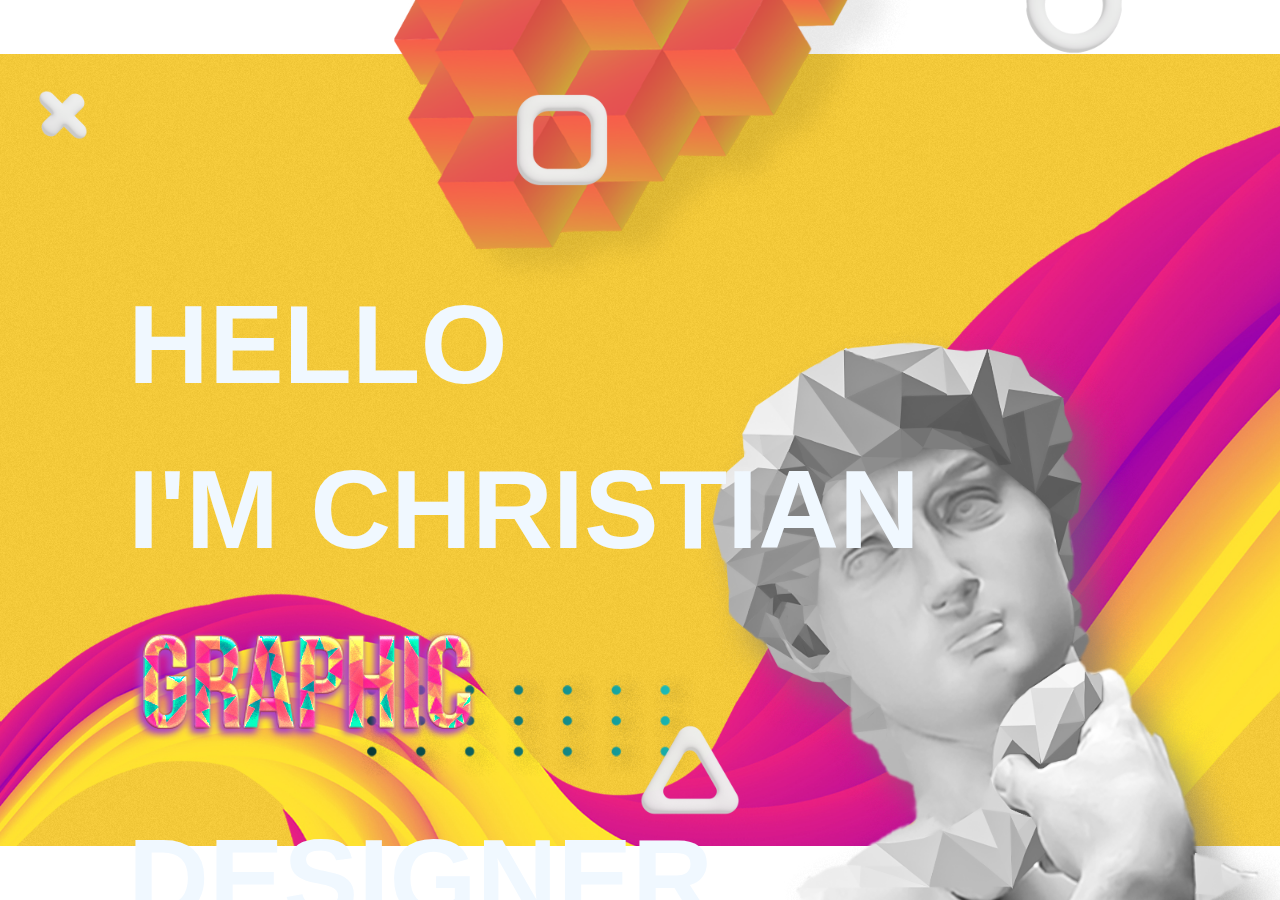
==== index.html @ c4736654 "initial startpage" ====
<!DOCTYPE html>
<html lang="en">

<head>
    <meta charset="UTF-8">
    <meta http-equiv="X-UA-Compatible" content="IE=edge">
    <meta name="viewport" content="width=device-width, initial-scale=1.0">
    <title>CKN Portfolio</title>
    <link rel="stylesheet" href="CSS/index.css">
    <link rel="stylesheet" href="CSS/global_styles.css">
    <link href="https://cdn.jsdelivr.net/npm/bootstrap@5.3.0-alpha1/dist/css/bootstrap.min.css" rel="stylesheet"
        integrity="sha384-GLhlTQ8iRABdZLl6O3oVMWSktQOp6b7In1Zl3/Jr59b6EGGoI1aFkw7cmDA6j6gD" crossorigin="anonymous">
</head>

<body>
    <div id="Startpage_section">

        <div class="bg_container"></div>
        <img src="Assets/Startpage_Elements/A1-GraphicElement_Dots.png" alt="" class="graph_element_dots">


        <img src="Assets/Startpage_Elements/A1-GraphicElement_Cubeformation.png" alt=""
            class="graph_element_Cubeformation">
        <img src="Assets/Startpage_Elements/A1-GraphicElement_3D-X.png" alt="" class="avoid_mouse graph_element_X">
        <img src="Assets/Startpage_Elements/A1-GraphicElement_3D-Square.png" alt=""
            class="avoid_mouse graph_element_Square">
        <img src="Assets/Startpage_Elements/A1-GraphicElement_3D-Triangle.png" alt=""
            class="avoid_mouse graph_element_Tiangle">
        <img src="Assets/Startpage_Elements/A1-GraphicElement_3D-Circle.png" alt=""
            class="avoid_mouse graph_element_Circle">

        <img src="Assets/Startpage_Elements/A1-GraphicElement_Michael_A.png" alt=""
            class="avoid_mouse graph_element_Michael_A">

        <div class="hello_text perspective">
            <h1>HELLO </h1>
            <h1> I'M CHRISTIAN</h1>


            <div class="row">
                <div class="col">
                    <img src="Assets/Startpage_Elements/A1-GraphicElement_Text-Graphic.png" alt=""
                        class=" graph_element_Graphic">
                </div>
                <h1 class="col">DESIGNER</h1>


            </div>
            <h4>'Design is the intermediary between information and understanding'
            </h4>
        </div>
    </div>



    </div>


    <script src="Javascript/index.js"></script>
</body>

</html>
---- CSS/index.css ----
body {
    display: flex;
    width: 100vw;
    height: 100vh;
    margin:0;
    padding:0;
    overflow: hidden;
  }
  

  h1{
   color: aliceblue !important;
   font-size: 7rem !important; 
   line-height: 90px !important;
   font-family: 'Gill Sans', 'Gill Sans MT', Calibri, 'Trebuchet MS', sans-serif !important;
  }
  h4{
    color: aliceblue !important;
    line-height: 30px !important;
    font-size: 1rem !important;
    margin-left: 4rem !important;
  }





  .bg_container {
    width: 100vw;
    height: 100vh;
    background-image: url("../Assets/Startpage_Elements/Startpage_Background.jpg");
    background-repeat: no-repeat;
    background-position: 00px, 0px;
    background-size: 110vw;
    margin: 0px;
    position: fixed;
    
  }

.graph_element_X{
    max-width: 50px; /* set the maximum width to 300 pixels */
    height: auto; /* maintain aspect ratio */
    position:fixed;
    left: 3%;
    top: 10%;
    pointer-events: auto;    

}
.graph_element_Square{
    max-width: 100px; /* set the maximum width to 300 pixels */
    height: auto; /* maintain aspect ratio */
    position:fixed;
    left: 40%;
    top: 10%;
    pointer-events: auto;

}
.graph_element_Tiangle{
    max-width: 100px; /* set the maximum width to 300 pixels */
    height: auto; /* maintain aspect ratio */
    position:fixed;
    left: 50%;
    top: 80%;
    pointer-events: auto;

}

.graph_element_Circle{
    max-width: 100px; /* set the maximum width to 300 pixels */
    height: auto; /* maintain aspect ratio */
    position:fixed;
    left: 80%;
    top: -5%;
    pointer-events: auto;

}

.graph_element_Michael_A{
    max-width: 800px; /* set the maximum width to 300 pixels */
    height: auto; /* maintain aspect ratio */
    position:fixed;
    right: -10%;
    bottom: -25%;
    pointer-events: none;
}

.avoid_mouse {
    transition: transform 0.4s cubic-bezier(0.165, 0.84, 0.44, 1);
  }
  
  .avoid_mouse.move {
    transform: translate3d(var(--offset-x), var(--offset-y), 0);
  }

 
  
.graph_element_Cubeformation{
    max-width: 800px; /* set the maximum width to 300 pixels */
    height: auto; /* maintain aspect ratio */
    position:fixed;
    right: 20%;
    top: -35%;
    pointer-events: none;
}

.graph_element_dots{
    max-width: 800px; /* set the maximum width to 300 pixels */
    height: auto; /* maintain aspect ratio */
    position:fixed;
    left: 10%;
    bottom: -25%;
    pointer-events: none;
}

.graph_element_Graphic{
    max-width: 800px; /* set the maximum width to 300 pixels */
    height: auto; /* maintain aspect ratio */
    pointer-events: none;
}

.hello_text{
    position: fixed;
    left: 10%;
    top:25%
}
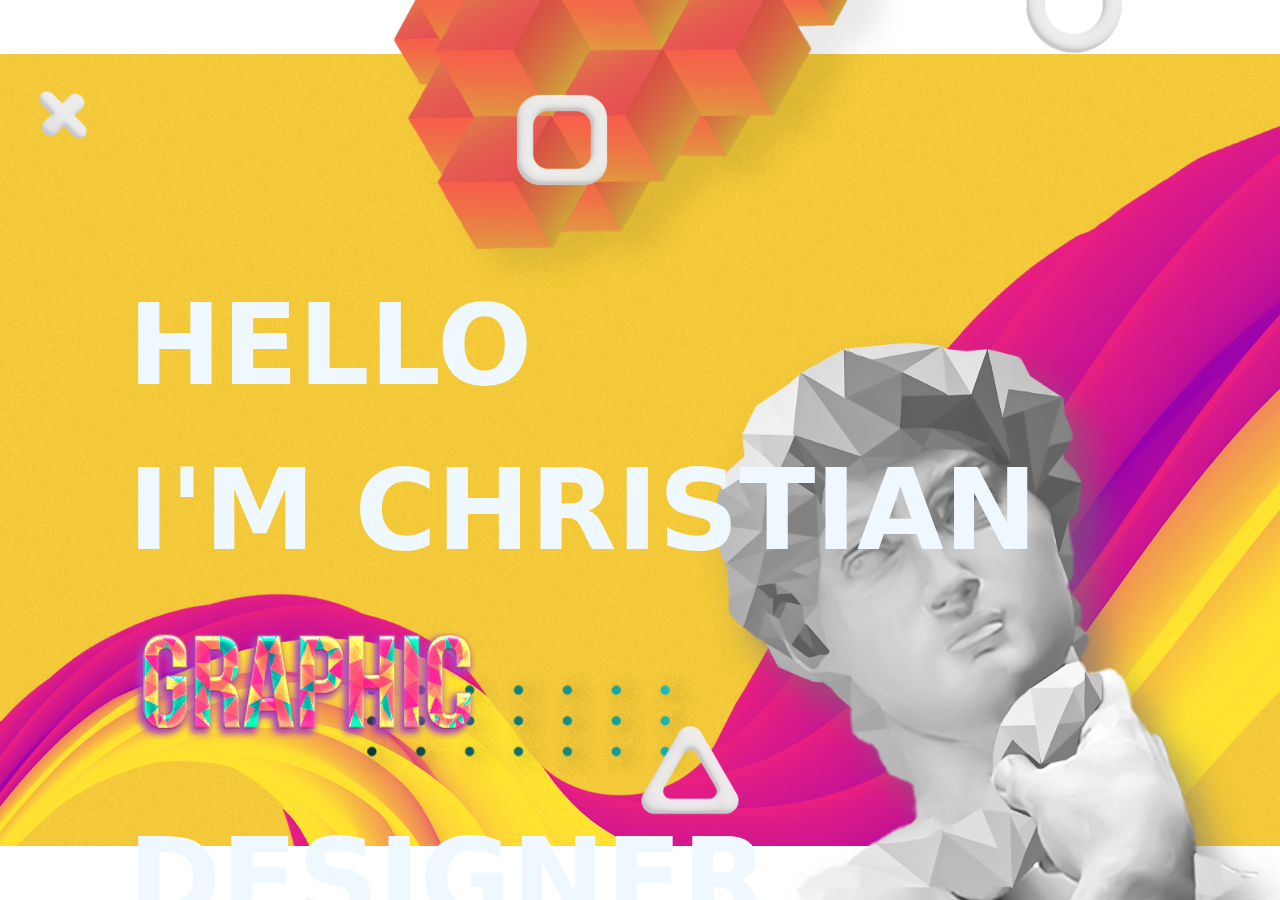
==== commit 70de8a46: "small adjustments" ====
--- a/index.html
+++ b/index.html
@@ -13,7 +13,7 @@
 </head>
 
 <body>
-    <div id="Startpage_section">
+    <section id="Startpage_section">
 
         <div class="bg_container"></div>
         <img src="Assets/Startpage_Elements/A1-GraphicElement_Dots.png" alt="" class="graph_element_dots">
@@ -49,11 +49,11 @@
             <h4>'Design is the intermediary between information and understanding'
             </h4>
         </div>
-    </div>
+        </div>
 
 
 
-    </div>
+    </section>
 
 
     <script src="Javascript/index.js"></script>
--- a/CSS/index.css
+++ b/CSS/index.css
@@ -4,7 +4,7 @@
     height: 100vh;
     margin:0;
     padding:0;
-    overflow: hidden;
+
   }
   
 
@@ -12,13 +12,15 @@
    color: aliceblue !important;
    font-size: 7rem !important; 
    line-height: 90px !important;
-   font-family: 'Gill Sans', 'Gill Sans MT', Calibri, 'Trebuchet MS', sans-serif !important;
+   font-family: system-ui, -apple-system, BlinkMacSystemFont, 'Segoe UI', Roboto, Oxygen, Ubuntu, Cantarell, 'Open Sans', 'Helvetica Neue', sans-serif !important;
   }
   h4{
     color: aliceblue !important;
     line-height: 30px !important;
     font-size: 1rem !important;
     margin-left: 4rem !important;
+    font-family: system-ui, -apple-system, BlinkMacSystemFont, 'Segoe UI', Roboto, Oxygen, Ubuntu, Cantarell, 'Open Sans', 'Helvetica Neue', sans-serif !important;
+ 
   }
 
 
@@ -100,7 +102,7 @@
     position:fixed;
     right: 20%;
     top: -35%;
-    pointer-events: none;
+    pointer-events: auto;
 }
 
 .graph_element_dots{
@@ -109,17 +111,18 @@
     position:fixed;
     left: 10%;
     bottom: -25%;
-    pointer-events: none;
+    pointer-events: auto;
 }
 
 .graph_element_Graphic{
     max-width: 800px; /* set the maximum width to 300 pixels */
     height: auto; /* maintain aspect ratio */
-    pointer-events: none;
+    pointer-events: auto;
 }
 
 .hello_text{
     position: fixed;
     left: 10%;
-    top:25%
+    top:25%;
+    pointer-events: auto;
 }
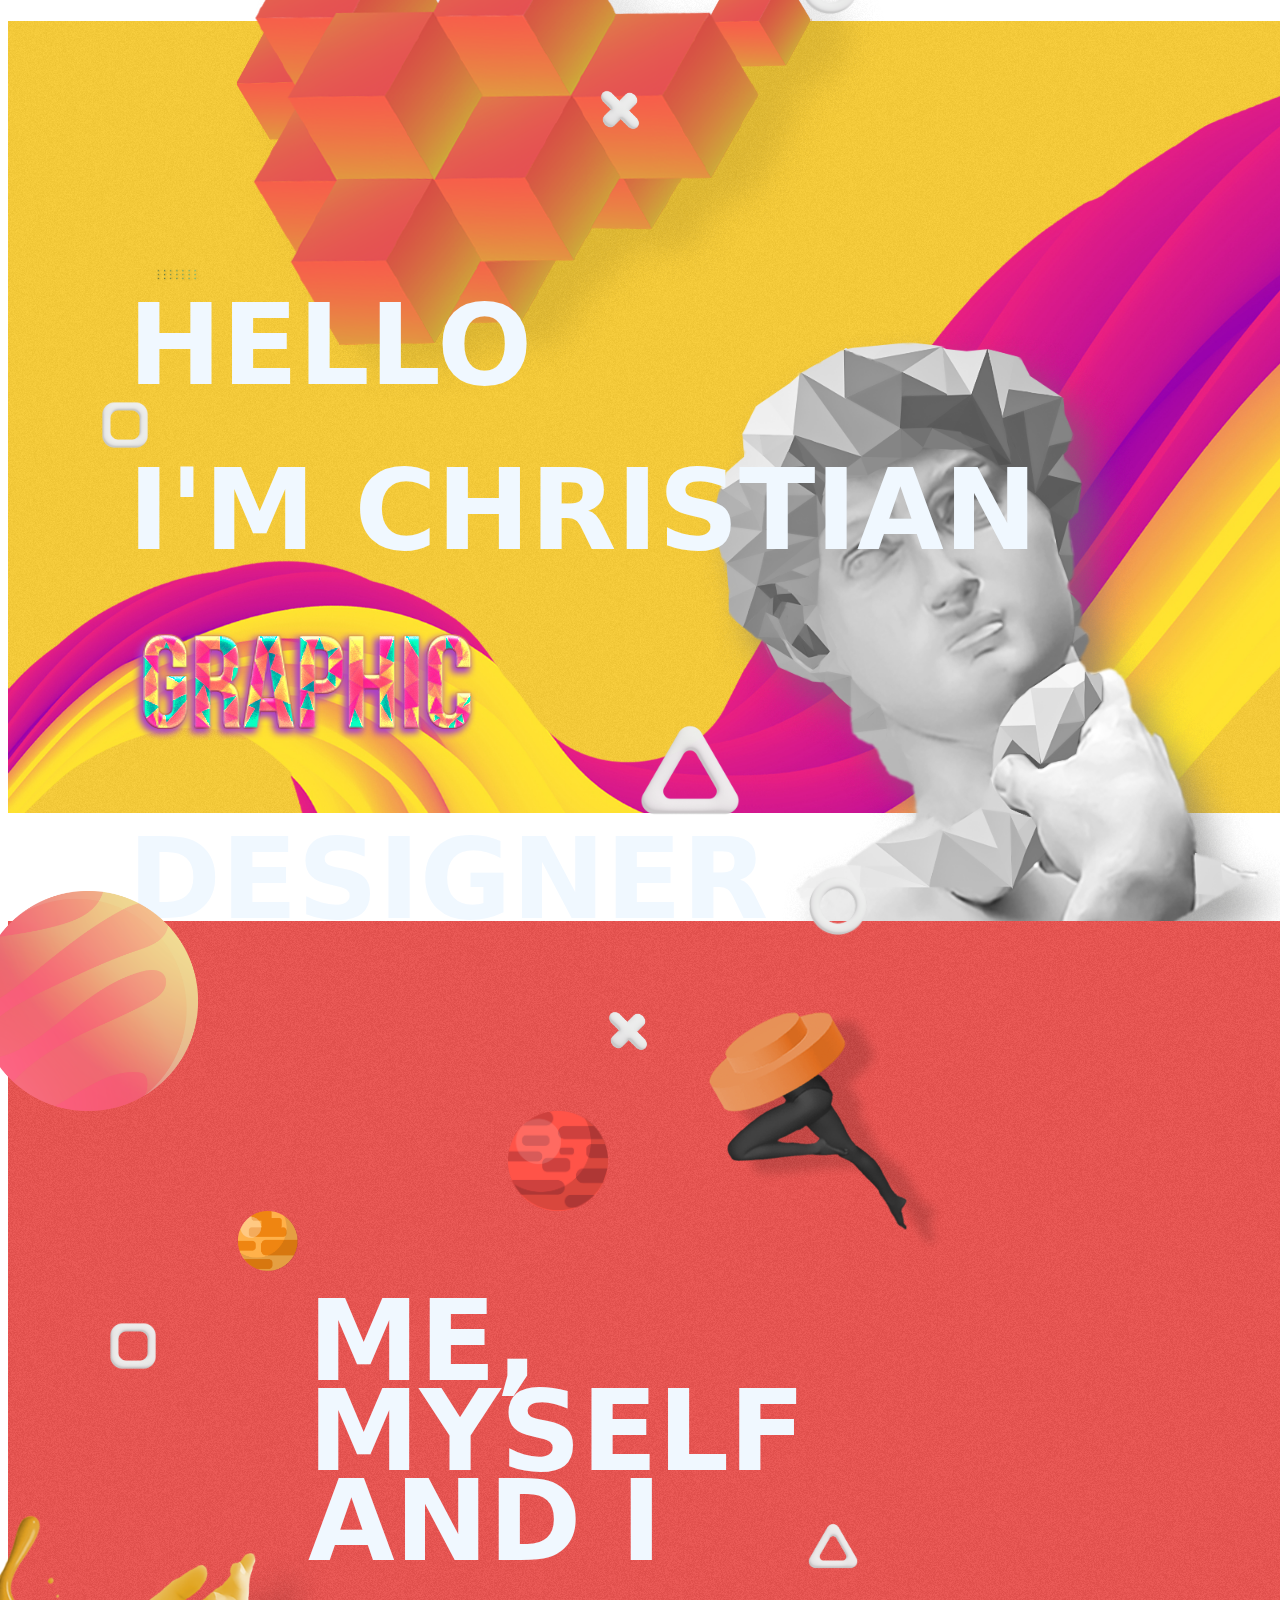
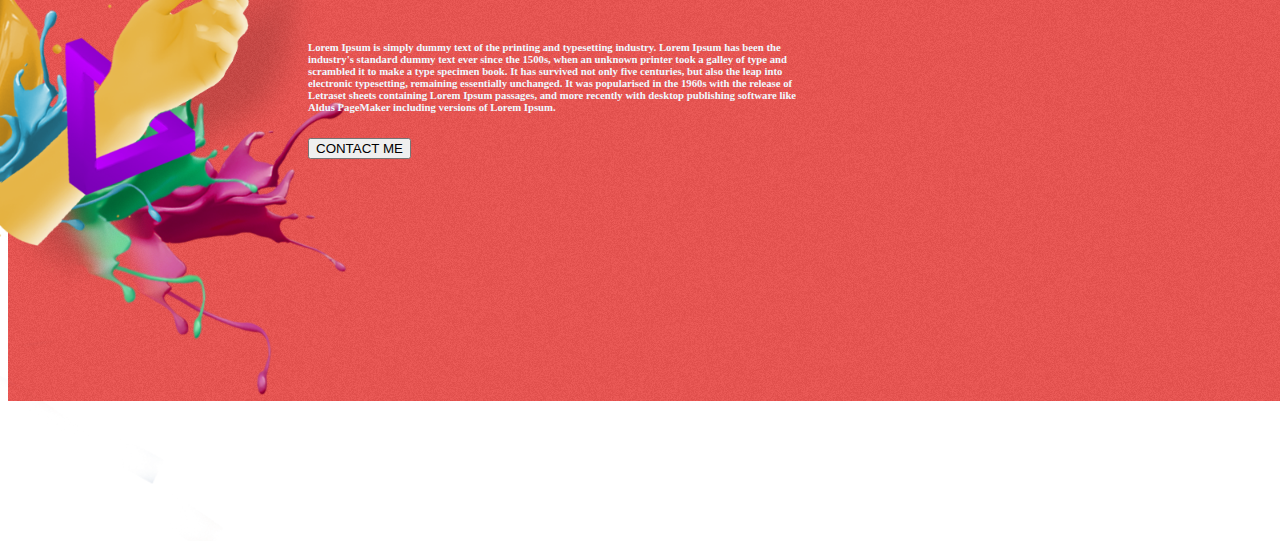
==== commit f915e422: "merge" ====
--- a/index.html
+++ b/index.html
@@ -10,39 +10,37 @@
     <link rel="stylesheet" href="CSS/global_styles.css">
     <link href="https://cdn.jsdelivr.net/npm/bootstrap@5.3.0-alpha1/dist/css/bootstrap.min.css" rel="stylesheet"
         integrity="sha384-GLhlTQ8iRABdZLl6O3oVMWSktQOp6b7In1Zl3/Jr59b6EGGoI1aFkw7cmDA6j6gD" crossorigin="anonymous">
+    <link rel="stylesheet" href="CSS/aboutme.css">
 </head>
 
 <body>
-    <section id="Startpage_section">
-
-        <div class="bg_container"></div>
-        <img src="Assets/Startpage_Elements/A1-GraphicElement_Dots.png" alt="" class="graph_element_dots">
 
 
-        <img src="Assets/Startpage_Elements/A1-GraphicElement_Cubeformation.png" alt=""
-            class="graph_element_Cubeformation">
-        <img src="Assets/Startpage_Elements/A1-GraphicElement_3D-X.png" alt="" class="avoid_mouse graph_element_X">
-        <img src="Assets/Startpage_Elements/A1-GraphicElement_3D-Square.png" alt=""
-            class="avoid_mouse graph_element_Square">
-        <img src="Assets/Startpage_Elements/A1-GraphicElement_3D-Triangle.png" alt=""
-            class="avoid_mouse graph_element_Tiangle">
-        <img src="Assets/Startpage_Elements/A1-GraphicElement_3D-Circle.png" alt=""
-            class="avoid_mouse graph_element_Circle">
 
-        <img src="Assets/Startpage_Elements/A1-GraphicElement_Michael_A.png" alt=""
-            class="avoid_mouse graph_element_Michael_A">
+    <section id="Section_Startpage">
+        <div class="section-container">
+            <div class="bg_container"></div>
+            <img src="Assets/Startpage_Elements/A1-GraphicElement_Dots.png" alt="" class="graph_element_dots">
+            <img src="Assets/Startpage_Elements/A1-GraphicElement_Cubeformation.png" alt=""
+                class="graph_element_Cubeformation">
+            <img src="Assets/Startpage_Elements/A1-GraphicElement_3D-X.png" alt="" class="avoid_mouse graph_element_X">
+            <img src="Assets/Startpage_Elements/A1-GraphicElement_3D-Square.png" alt=""
+                class="avoid_mouse graph_element_Square">
+            <img src="Assets/Startpage_Elements/A1-GraphicElement_3D-Triangle.png" alt=""
+                class="avoid_mouse graph_element_Tiangle">
+            <img src="Assets/Startpage_Elements/A1-GraphicElement_3D-Circle.png" alt=""
+                class="avoid_mouse graph_element_Circle">
+            <img src="Assets/Startpage_Elements/A1-GraphicElement_Michael_A.png" alt=""
+                class="avoid_mouse graph_element_Michael_A">
+            <div class="hello_text cursor_perspective">
+                <h1>HELLO </h1>
+                <h1> I'M CHRISTIAN</h1>
+                <div class="row">
+                    <img src="Assets/Startpage_Elements/A1-GraphicElement_Text-Graphic.png" alt=""
+                        class=" graph_element_Graphic col">
+                    <h1 class="col">DESIGNER</h1>
+                </div>
 
-        <div class="hello_text perspective">
-            <h1>HELLO </h1>
-            <h1> I'M CHRISTIAN</h1>
-
-
-            <div class="row">
-                <div class="col">
-                    <img src="Assets/Startpage_Elements/A1-GraphicElement_Text-Graphic.png" alt=""
-                        class=" graph_element_Graphic">
-                </div>
-                <h1 class="col">DESIGNER</h1>
 
 
             </div>
@@ -50,12 +48,84 @@
             </h4>
         </div>
         </div>
+    </section>
+
+    <section id="Section_AboutMe">
+        <div class="cursor_perspective_bg">
+            <div class="about_me_bg"></div>
+        </div>
+        <img src="../Assets/About_me/B1-GraphicElement_Planet_A.png" alt=""
+            class="graph_element_Planet_A cursor_perspective_high">
+        <img src="../Assets/About_me/B1-GraphicElement_Planet_B.png" alt=""
+            class="graph_element_Planet_B cursor_perspective_high">
+        <img src="../Assets/About_me/B1-GraphicElement_Planet_C.png" alt=""
+            class="graph_element_Planet_C cursor_perspective_high">
+        <img src="../Assets/About_me/B1-GraphicElement_Hands.png" alt="" class="graph_element_Hands float_effect">
+        <img src="../Assets/About_me/B1-GraphicElement_Legs.png" alt="" class="graph_element_Legs float_effect">
+
+        <img src="../Assets/About_me/B1-GraphicElement_3D-Square.png" alt="" class="graph_element_Square avoid_mouse">
+        <img src="../Assets/About_me/B1-GraphicElement_3D-Triangle.png" alt=""
+            class="graph_element_Triangle avoid_mouse">
+        <img src="../Assets/About_me/B1-GraphicElement_3D-Circle.png" alt="" class="graph_element_Circle avoid_mouse">
+        <img src="../Assets/About_me/B1-GraphicElement_3D-X.png" alt="" class="graph_element_X avoid_mouse">
+
+
+
+        <Div class="aboutme_Text cursor_perspective">
+            <h1>ME, MYSELF AND I</h1>
+            <H6>Lorem Ipsum is simply dummy text of the printing and typesetting industry. Lorem Ipsum has been the
+                industry's
+                standard dummy text ever since the 1500s, when an unknown printer took a galley of type and scrambled it
+                to
+                make
+                a type specimen book. It has survived not only five centuries, but also the leap into electronic
+                typesetting,
+                remaining essentially unchanged. It was popularised in the 1960s with the release of Letraset sheets
+                containing
+                Lorem Ipsum passages, and more recently with desktop publishing software like Aldus PageMaker including
+                versions
+                of Lorem Ipsum.</H6>
+            <button type="button" class="btn btn-outline-light">CONTACT ME</button>
+        </Div>
+
+
+        <div id="myCanvasContainer">
+            <canvas width="600" height="600" id="myCanvas">
+
+            </canvas>
+        </div>
+        <div id="tags" style="font-size: 50%">
+
+            <a href="#"> <img class="cloudlogo" src="../Assets/About_me/my_work/Artwork_asiangirlfade.jpg" alt=""></a>
+            <a href="#"> <img class="cloudlogo" src="../Assets/About_me/my_work/Artwork_CR7.jpg" alt=""></a>
+            <a href="#"> <img class="cloudlogo" src="../Assets/About_me/my_work/Artwork_cybergirl.jpg" alt=""></a>
+            <a href="#"> <img class="cloudlogo" src="../Assets/About_me/my_work/Artwork_Engravedoldman.jpg" alt=""></a>
+            <a href="#"> <img class="cloudlogo" src="../Assets/About_me/my_work/Artwork_Girl-Windmill.jpg" alt=""></a>
+            <a href="#"> <img class="cloudlogo" src="../Assets/About_me/my_work/Artwork_glitch.jpg" alt=""></a>
+            <a href="#"> <img class="cloudlogo" src="../Assets/About_me/my_work/Artwork_Guy-Freefall.jpg" alt=""></a>
+            <a href="#"> <img class="cloudlogo" src="../Assets/About_me/my_work/Artwork_KPOPVEXELART.jpg" alt=""></a>
+            <a href="#"> <img class="cloudlogo" src="../Assets/About_me/my_work/Artwork_mannwolf.jpg" alt=""></a>
+            <a href="#"> <img class="cloudlogo" src="../Assets/About_me/my_work/Artwork_Patrick_doodle.jpg" alt=""></a>
+            <a href="#"> <img class="cloudlogo" src="../Assets/About_me/my_work/Artwork_polygon.jpg" alt=""></a>
+            <a href="#"> <img class="cloudlogo" src="../Assets/About_me/my_work/Artwork_simonzhunightcity.jpg"
+                    alt=""></a>
+            <a href="#"> <img class="cloudlogo" src="../Assets/About_me/my_work/Artwork_tokyomaid.jpg" alt=""></a>
+            <a href="#"> <img class="cloudlogo" src="../Assets/About_me/my_work/Artwork_traininthemist_2.jpg"
+                    alt=""></a>
+        </div>
+
+
+        <script src="https://code.jquery.com/jquery-3.6.3.js"
+            integrity="sha256-nQLuAZGRRcILA+6dMBOvcRh5Pe310sBpanc6+QBmyVM=" crossorigin="anonymous"></script>
+        <script src="../Javascript/jquery.tagcanvas.js"></script>
+        <script src="../Javascript/myScript.js"></script>
 
 
 
     </section>
 
 
+
     <script src="Javascript/index.js"></script>
 </body>
 
--- a/CSS/index.css
+++ b/CSS/index.css
@@ -1,128 +1,114 @@
-body {
-    display: flex;
+
+  
+  h1,
+  h4 {
+    color: aliceblue;
+    font-family: system-ui, -apple-system, BlinkMacSystemFont, 'Segoe UI', Roboto, Oxygen, Ubuntu, Cantarell, 'Open Sans', 'Helvetica Neue', sans-serif;
+  }
+  
+  h1 {
+    font-size: 7rem !important;
+    line-height: 90px !important;
+  }
+  
+  h4 {
+    font-size: 1rem !important;
+    line-height: 30px !important;
+    margin-left: 4rem !important;
+  }
+
+
+/* Startpage Section */
+  #Section_Startpage{
+    height: 100vh;
     width: 100vw;
-    height: 100vh;
-    margin:0;
-    padding:0;
 
   }
   
-
-  h1{
-   color: aliceblue !important;
-   font-size: 7rem !important; 
-   line-height: 90px !important;
-   font-family: system-ui, -apple-system, BlinkMacSystemFont, 'Segoe UI', Roboto, Oxygen, Ubuntu, Cantarell, 'Open Sans', 'Helvetica Neue', sans-serif !important;
-  }
-  h4{
-    color: aliceblue !important;
-    line-height: 30px !important;
-    font-size: 1rem !important;
-    margin-left: 4rem !important;
-    font-family: system-ui, -apple-system, BlinkMacSystemFont, 'Segoe UI', Roboto, Oxygen, Ubuntu, Cantarell, 'Open Sans', 'Helvetica Neue', sans-serif !important;
- 
-  }
-
-
-
-
-
   .bg_container {
     width: 100vw;
     height: 100vh;
     background-image: url("../Assets/Startpage_Elements/Startpage_Background.jpg");
     background-repeat: no-repeat;
-    background-position: 00px, 0px;
+    background-position: 0 0;
     background-size: 110vw;
-    margin: 0px;
-    position: fixed;
-    
+    position: absolute;
+  }
+  
+  .graph_element_X,
+  .graph_element_Square,
+  .graph_element_Tiangle,
+  .graph_element_Circle,
+  .graph_element_Cubeformation,
+  .graph_element_dots,
+  .graph_element_Michael_A {
+    max-width: 100px;
+    height: auto;
+    position: absolute;
+    pointer-events: auto;
   }
 
-.graph_element_X{
-    max-width: 50px; /* set the maximum width to 300 pixels */
-    height: auto; /* maintain aspect ratio */
-    position:fixed;
+
+  .graph_element_X {
     left: 3%;
     top: 10%;
-    pointer-events: auto;    
-
-}
-.graph_element_Square{
-    max-width: 100px; /* set the maximum width to 300 pixels */
-    height: auto; /* maintain aspect ratio */
-    position:fixed;
+  }
+  
+  .graph_element_Square {
     left: 40%;
     top: 10%;
-    pointer-events: auto;
-
-}
-.graph_element_Tiangle{
-    max-width: 100px; /* set the maximum width to 300 pixels */
-    height: auto; /* maintain aspect ratio */
-    position:fixed;
+  }
+  
+  .graph_element_Tiangle {
     left: 50%;
     top: 80%;
-    pointer-events: auto;
-
-}
-
-.graph_element_Circle{
-    max-width: 100px; /* set the maximum width to 300 pixels */
-    height: auto; /* maintain aspect ratio */
-    position:fixed;
+  }
+  
+  .graph_element_Circle {
     left: 80%;
     top: -5%;
-    pointer-events: auto;
+  }
+  
+  .graph_element_Cubeformation {
+    max-width: 1200px;
+    right: 20%;
+    top: -40%;
+  }
+  
+  .graph_element_dots {
+    left: 10%;
+    top: 25%;
+  }
+  
 
-}
-
-.graph_element_Michael_A{
-    max-width: 800px; /* set the maximum width to 300 pixels */
-    height: auto; /* maintain aspect ratio */
-    position:fixed;
+  
+  .graph_element_Michael_A {
+    max-width: 800px;
+    pointer-events: none;
     right: -10%;
     bottom: -25%;
-    pointer-events: none;
-}
-
-.avoid_mouse {
+  }
+  
+  .avoid_mouse {
     transition: transform 0.4s cubic-bezier(0.165, 0.84, 0.44, 1);
   }
   
   .avoid_mouse.move {
     transform: translate3d(var(--offset-x), var(--offset-y), 0);
   }
-
- 
   
-.graph_element_Cubeformation{
-    max-width: 800px; /* set the maximum width to 300 pixels */
-    height: auto; /* maintain aspect ratio */
-    position:fixed;
-    right: 20%;
-    top: -35%;
-    pointer-events: auto;
-}
-
-.graph_element_dots{
-    max-width: 800px; /* set the maximum width to 300 pixels */
-    height: auto; /* maintain aspect ratio */
-    position:fixed;
-    left: 10%;
-    bottom: -25%;
-    pointer-events: auto;
-}
-
-.graph_element_Graphic{
+  .graph_element_Graphic{
     max-width: 800px; /* set the maximum width to 300 pixels */
     height: auto; /* maintain aspect ratio */
     pointer-events: auto;
 }
 
 .hello_text{
-    position: fixed;
+    position: absolute;
     left: 10%;
     top:25%;
     pointer-events: auto;
 }
+
+
+
--- a/CSS/aboutme.css
+++ b/CSS/aboutme.css
@@ -0,0 +1,140 @@
+#Section_AboutMe{
+    width: 100vw;
+    height: 100vh;
+    position: relative;
+
+  }
+
+.cursor_perspective_bg{
+    width: 100vw;
+    height: 100vh;
+    background-repeat: no-repeat;
+    background-position: 0 0;
+    background-size: 110vw;
+    position: absolute;
+}
+.about_me_bg{
+    background-image: url("../Assets/About_me/About_Me_Background_B.jpg");
+    width: 120vw;
+    height: 120vh;
+}
+
+.graph_element_Planet_A{
+    max-width: 220px;
+    left: -30px;
+    top: -30px;
+    position: absolute;
+}
+.graph_element_Planet_B{
+    max-width: 100px;
+    left: 500px;
+    top: 190px;
+    position: absolute;
+}
+.graph_element_Planet_C{
+    max-width: 60px;
+    left: 230px;
+    top: 290px;
+    position: absolute;
+}
+
+.graph_element_Hands{
+    max-width: 800px;
+    left: -300px;
+    bottom: -320px;
+    position: absolute;
+
+}
+.graph_element_Legs{
+    max-width: 600px;
+    left: 500px;
+    top: -100px;
+    position: absolute;
+}
+
+.aboutme_Text{
+    position: absolute;
+    width: 500px;
+    top: 300px;
+    left: 300px;
+    color: aliceblue;
+    
+}
+
+.graph_element_Square{
+    max-width: 50px;
+    left: 100px;
+    top: 400px;
+    position: absolute;
+}
+
+.graph_element_Triangle{
+    max-width: 50px;
+    left: 800px;
+    top: 600px;
+    position: absolute;
+}
+.graph_element_Circle{
+    max-width: 60px;
+    left: 800px;
+    bottom: 80px;
+    position: absolute;
+}
+
+.graph_element_X{
+    max-width: 40px;
+    left: 600px;
+    bottom: 200px;
+    position: absolute;
+}
+
+#myCanvas{
+    position: absolute;
+     margin: auto;
+     padding: 100px;
+     right: 2%;
+     top: auto;
+     width: 1000px;
+     
+   }
+
+   .cloudlogo {
+    width: 120px;
+    border-radius: 50%;
+  }
+
+.avoid_mouse {
+    transition: transform 0.4s cubic-bezier(0.165, 0.84, 0.44, 1);
+  }
+  
+.avoid_mouse.move {
+    transform: translate3d(var(--offset-x), var(--offset-y), 0);
+  }
+  
+
+
+
+  @keyframes float {
+	0% {
+
+		transform: translatey(0px);
+	}
+	50% {
+
+		transform: translatey(-20px);
+	}
+	100% {
+
+		transform: translatey(0px);
+	}
+}
+
+
+.float_effect {
+	box-sizing: border-box;
+	overflow: hidden;
+	transform: translatey(0px);
+	animation: float 6s ease-in-out infinite;
+}
+
+
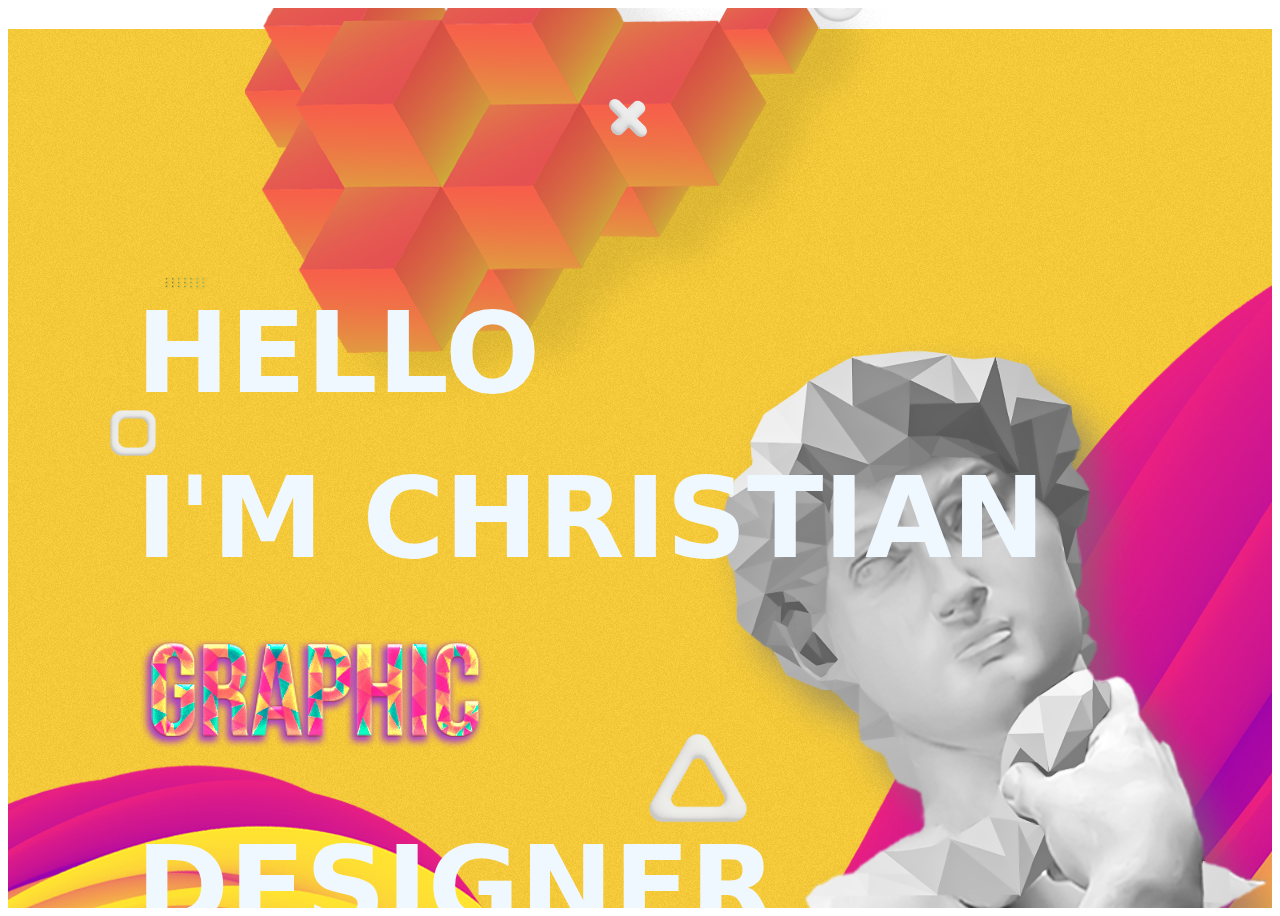
==== commit 03e4bc2f: "updated pages and added cases page" ====
--- a/index.html
+++ b/index.html
@@ -11,120 +11,194 @@
     <link href="https://cdn.jsdelivr.net/npm/bootstrap@5.3.0-alpha1/dist/css/bootstrap.min.css" rel="stylesheet"
         integrity="sha384-GLhlTQ8iRABdZLl6O3oVMWSktQOp6b7In1Zl3/Jr59b6EGGoI1aFkw7cmDA6j6gD" crossorigin="anonymous">
     <link rel="stylesheet" href="CSS/aboutme.css">
+    <link rel="stylesheet" href="CSS/cases.css">
 </head>
 
 <body>
 
-
-
-    <section id="Section_Startpage">
-        <div class="section-container">
-            <div class="bg_container"></div>
-            <img src="Assets/Startpage_Elements/A1-GraphicElement_Dots.png" alt="" class="graph_element_dots">
-            <img src="Assets/Startpage_Elements/A1-GraphicElement_Cubeformation.png" alt=""
-                class="graph_element_Cubeformation">
-            <img src="Assets/Startpage_Elements/A1-GraphicElement_3D-X.png" alt="" class="avoid_mouse graph_element_X">
-            <img src="Assets/Startpage_Elements/A1-GraphicElement_3D-Square.png" alt=""
-                class="avoid_mouse graph_element_Square">
-            <img src="Assets/Startpage_Elements/A1-GraphicElement_3D-Triangle.png" alt=""
-                class="avoid_mouse graph_element_Tiangle">
-            <img src="Assets/Startpage_Elements/A1-GraphicElement_3D-Circle.png" alt=""
-                class="avoid_mouse graph_element_Circle">
-            <img src="Assets/Startpage_Elements/A1-GraphicElement_Michael_A.png" alt=""
-                class="avoid_mouse graph_element_Michael_A">
-            <div class="hello_text cursor_perspective">
-                <h1>HELLO </h1>
-                <h1> I'M CHRISTIAN</h1>
-                <div class="row">
-                    <img src="Assets/Startpage_Elements/A1-GraphicElement_Text-Graphic.png" alt=""
-                        class=" graph_element_Graphic col">
-                    <h1 class="col">DESIGNER</h1>
+    <div class="scroll_container">
+
+        <section id="Section_Startpage">
+            <div class="section-container">
+                <div class="bg_container"></div>
+                <img src="Assets/Startpage_Elements/A1-GraphicElement_Dots.png" alt="" class="graph_element_dots">
+                <img src="Assets/Startpage_Elements/A1-GraphicElement_Cubeformation.png" alt=""
+                    class="graph_element_Cubeformation">
+                <img src="Assets/Startpage_Elements/A1-GraphicElement_3D-X.png" alt=""
+                    class="avoid_mouse graph_element_X">
+                <img src="Assets/Startpage_Elements/A1-GraphicElement_3D-Square.png" alt=""
+                    class="avoid_mouse graph_element_Square">
+                <img src="Assets/Startpage_Elements/A1-GraphicElement_3D-Triangle.png" alt=""
+                    class="avoid_mouse graph_element_Tiangle">
+                <img src="Assets/Startpage_Elements/A1-GraphicElement_3D-Circle.png" alt=""
+                    class="avoid_mouse graph_element_Circle">
+                <img src="Assets/Startpage_Elements/A1-GraphicElement_Michael_A.png" alt=""
+                    class="avoid_mouse graph_element_Michael_A">
+                <div class="hello_text cursor_perspective">
+                    <h1>HELLO </h1>
+                    <h1> I'M CHRISTIAN</h1>
+                    <div class="row">
+                        <img src="Assets/Startpage_Elements/A1-GraphicElement_Text-Graphic.png" alt=""
+                            class=" graph_element_Graphic col">
+                        <h1 class="col">DESIGNER</h1>
+                    </div>
+
+
+
                 </div>
-
-
-
-            </div>
-            <h4>'Design is the intermediary between information and understanding'
-            </h4>
-        </div>
-        </div>
-    </section>
-
-    <section id="Section_AboutMe">
-        <div class="cursor_perspective_bg">
-            <div class="about_me_bg"></div>
-        </div>
-        <img src="../Assets/About_me/B1-GraphicElement_Planet_A.png" alt=""
-            class="graph_element_Planet_A cursor_perspective_high">
-        <img src="../Assets/About_me/B1-GraphicElement_Planet_B.png" alt=""
-            class="graph_element_Planet_B cursor_perspective_high">
-        <img src="../Assets/About_me/B1-GraphicElement_Planet_C.png" alt=""
-            class="graph_element_Planet_C cursor_perspective_high">
-        <img src="../Assets/About_me/B1-GraphicElement_Hands.png" alt="" class="graph_element_Hands float_effect">
-        <img src="../Assets/About_me/B1-GraphicElement_Legs.png" alt="" class="graph_element_Legs float_effect">
-
-        <img src="../Assets/About_me/B1-GraphicElement_3D-Square.png" alt="" class="graph_element_Square avoid_mouse">
-        <img src="../Assets/About_me/B1-GraphicElement_3D-Triangle.png" alt=""
-            class="graph_element_Triangle avoid_mouse">
-        <img src="../Assets/About_me/B1-GraphicElement_3D-Circle.png" alt="" class="graph_element_Circle avoid_mouse">
-        <img src="../Assets/About_me/B1-GraphicElement_3D-X.png" alt="" class="graph_element_X avoid_mouse">
-
-
-
-        <Div class="aboutme_Text cursor_perspective">
-            <h1>ME, MYSELF AND I</h1>
-            <H6>Lorem Ipsum is simply dummy text of the printing and typesetting industry. Lorem Ipsum has been the
-                industry's
-                standard dummy text ever since the 1500s, when an unknown printer took a galley of type and scrambled it
-                to
-                make
-                a type specimen book. It has survived not only five centuries, but also the leap into electronic
-                typesetting,
-                remaining essentially unchanged. It was popularised in the 1960s with the release of Letraset sheets
-                containing
-                Lorem Ipsum passages, and more recently with desktop publishing software like Aldus PageMaker including
-                versions
-                of Lorem Ipsum.</H6>
-            <button type="button" class="btn btn-outline-light">CONTACT ME</button>
-        </Div>
-
-
-        <div id="myCanvasContainer">
-            <canvas width="600" height="600" id="myCanvas">
-
-            </canvas>
-        </div>
-        <div id="tags" style="font-size: 50%">
-
-            <a href="#"> <img class="cloudlogo" src="../Assets/About_me/my_work/Artwork_asiangirlfade.jpg" alt=""></a>
-            <a href="#"> <img class="cloudlogo" src="../Assets/About_me/my_work/Artwork_CR7.jpg" alt=""></a>
-            <a href="#"> <img class="cloudlogo" src="../Assets/About_me/my_work/Artwork_cybergirl.jpg" alt=""></a>
-            <a href="#"> <img class="cloudlogo" src="../Assets/About_me/my_work/Artwork_Engravedoldman.jpg" alt=""></a>
-            <a href="#"> <img class="cloudlogo" src="../Assets/About_me/my_work/Artwork_Girl-Windmill.jpg" alt=""></a>
-            <a href="#"> <img class="cloudlogo" src="../Assets/About_me/my_work/Artwork_glitch.jpg" alt=""></a>
-            <a href="#"> <img class="cloudlogo" src="../Assets/About_me/my_work/Artwork_Guy-Freefall.jpg" alt=""></a>
-            <a href="#"> <img class="cloudlogo" src="../Assets/About_me/my_work/Artwork_KPOPVEXELART.jpg" alt=""></a>
-            <a href="#"> <img class="cloudlogo" src="../Assets/About_me/my_work/Artwork_mannwolf.jpg" alt=""></a>
-            <a href="#"> <img class="cloudlogo" src="../Assets/About_me/my_work/Artwork_Patrick_doodle.jpg" alt=""></a>
-            <a href="#"> <img class="cloudlogo" src="../Assets/About_me/my_work/Artwork_polygon.jpg" alt=""></a>
-            <a href="#"> <img class="cloudlogo" src="../Assets/About_me/my_work/Artwork_simonzhunightcity.jpg"
-                    alt=""></a>
-            <a href="#"> <img class="cloudlogo" src="../Assets/About_me/my_work/Artwork_tokyomaid.jpg" alt=""></a>
-            <a href="#"> <img class="cloudlogo" src="../Assets/About_me/my_work/Artwork_traininthemist_2.jpg"
-                    alt=""></a>
-        </div>
-
-
-        <script src="https://code.jquery.com/jquery-3.6.3.js"
-            integrity="sha256-nQLuAZGRRcILA+6dMBOvcRh5Pe310sBpanc6+QBmyVM=" crossorigin="anonymous"></script>
-        <script src="../Javascript/jquery.tagcanvas.js"></script>
-        <script src="../Javascript/myScript.js"></script>
-
-
-
-    </section>
-
-
+                <h4>'Design is the intermediary between information and understanding'
+                </h4>
+            </div>
+
+        </section>
+
+        <section id="Section_AboutMe">
+            <div class="cursor_perspective_bg">
+                <div class="about_me_bg"></div>
+            </div>
+            <img src="../Assets/About_me/B1-GraphicElement_Planet_A.png" alt=""
+                class="graph_element_Planet_A cursor_perspective_high">
+            <img src="../Assets/About_me/B1-GraphicElement_Planet_B.png" alt=""
+                class="graph_element_Planet_B cursor_perspective_high">
+            <img src="../Assets/About_me/B1-GraphicElement_Planet_C.png" alt=""
+                class="graph_element_Planet_C cursor_perspective_high">
+            <img src="../Assets/About_me/B1-GraphicElement_Hands.png" alt="" class="graph_element_Hands float_effect">
+            <img src="../Assets/About_me/B1-GraphicElement_Legs.png" alt="" class="graph_element_Legs float_effect">
+
+            <img src="../Assets/About_me/B1-GraphicElement_3D-Square.png" alt=""
+                class="graph_element_Square avoid_mouse">
+            <img src="../Assets/About_me/B1-GraphicElement_3D-Triangle.png" alt=""
+                class="graph_element_Triangle avoid_mouse">
+            <img src="../Assets/About_me/B1-GraphicElement_3D-Circle.png" alt=""
+                class="graph_element_Circle avoid_mouse">
+            <img src="../Assets/About_me/B1-GraphicElement_3D-X.png" alt="" class="graph_element_X avoid_mouse">
+
+
+            <div class="about_me_content">
+
+
+                <div class="about_me_text cursor_perspective col">
+                    <h1>ME, MYSELF AND I</h1>
+                    <H6>Lorem Ipsum is simply dummy text of the printing and typesetting industry. Lorem Ipsum has been
+                        the
+                        industry's
+                        standard dummy text ever since the 1500s, when an unknown printer took a galley of type and
+                        scrambled it
+                        to
+                        make
+                        a type specimen book. It has survived not only five centuries, but also the leap into electronic
+                        typesetting,
+                        remaining essentially unchanged. It was popularised in the 1960s with the release of Letraset
+                        sheets
+                        containing
+                        Lorem Ipsum passages, and more recently with desktop publishing software like Aldus PageMaker
+                        including
+                        versions
+                        of Lorem Ipsum.</H6>
+                    <button type="button" class="btn btn-outline-light">CONTACT ME</button>
+                </Div>
+
+
+
+                <div id="myCanvasContainer col">
+                    <canvas width="1000" height="950" id="myCanvas" class="about_me_cloud">
+
+                    </canvas>
+                </div>
+            </div>
+
+
+            <div id="tags" style="font-size: 50%">
+
+                <a href="#Section_Cases"> <img class="cloudlogo"
+                        src="../Assets/About_me/my_work/Artwork_asiangirlfade.jpg" alt=""></a>
+                <a href="#Section_Cases"> <img class="cloudlogo" src="../Assets/About_me/my_work/Artwork_CR7.jpg"
+                        alt=""></a>
+                <a href="#Section_Cases"> <img class="cloudlogo" src="../Assets/About_me/my_work/Artwork_cybergirl.jpg"
+                        alt=""></a>
+                <a href="#Section_Cases"> <img class="cloudlogo"
+                        src="../Assets/About_me/my_work/Artwork_Engravedoldman.jpg" alt=""></a>
+                <a href="#Section_Cases"> <img class="cloudlogo"
+                        src="../Assets/About_me/my_work/Artwork_Girl-Windmill.jpg" alt=""></a>
+                <a href="#Section_Cases"> <img class="cloudlogo" src="../Assets/About_me/my_work/Artwork_glitch.jpg"
+                        alt=""></a>
+                <a href="#Section_Cases"> <img class="cloudlogo"
+                        src="../Assets/About_me/my_work/Artwork_Guy-Freefall.jpg" alt=""></a>
+                <a href="#Section_Cases"> <img class="cloudlogo"
+                        src="../Assets/About_me/my_work/Artwork_KPOPVEXELART.jpg" alt=""></a>
+                <a href="#Section_Cases"> <img class="cloudlogo" src="../Assets/About_me/my_work/Artwork_mannwolf.jpg"
+                        alt=""></a>
+                <a href="#Section_Cases"> <img class="cloudlogo"
+                        src="../Assets/About_me/my_work/Artwork_Patrick_doodle.jpg" alt=""></a>
+                <a href="#Section_Cases"> <img class="cloudlogo" src="../Assets/About_me/my_work/Artwork_polygon.jpg"
+                        alt=""></a>
+                <a href="#Section_Cases"> <img class="cloudlogo"
+                        src="../Assets/About_me/my_work/Artwork_simonzhunightcity.jpg" alt=""></a>u
+                <a href="#"> <img class="cloudlogo" src="../Assets/About_me/my_work/Artwork_tokyomaid.jpg" alt=""></a>
+                <a href="#"> <img class="cloudlogo" src="../Assets/About_me/my_work/Artwork_traininthemist_2.jpg"
+                        alt=""></a>
+            </div>
+
+
+
+            <script src="https://code.jquery.com/jquery-3.6.3.js"
+                integrity="sha256-nQLuAZGRRcILA+6dMBOvcRh5Pe310sBpanc6+QBmyVM=" crossorigin="anonymous"></script>
+            <script src="../Javascript/jquery.tagcanvas.js"></script>
+            <script src="../Javascript/myScript.js"></script>
+
+
+
+        </section>
+
+
+
+        <section id="Section_Cases">
+
+
+
+            <div class="cursor_perspective_bg">
+                <div class="cases_bg"></div>
+            </div>
+
+            <img src="Assets/Cases/C1 -GraphicElement Building.png" class="graph_element_Building cursor_perspective"
+                alt="">
+
+
+            <div class="about_me_content">
+
+
+                <div class="cursor_perspective col ">
+                    <div class="col-lg-6 col-md-6 col-sm-12 case_text ">
+                        <h2>CASES</h2>
+                        <h2>I'VE WORKED</h2>
+                        <h2>WITH</h2>
+                    </div>
+                </Div>
+
+                <div class="col-lg-6 col-md-6 col-sm-12 cursor_perspective">
+                    <div class=" row case_grid">
+                        <div class="col-sm-12 col-md-6 col-lg-6 image_container">
+                            <img src="Assets/Cases/Airbnb/2d8db437-7322-45cd-9e27-79d58eb7b798_rw_1920.jpg"
+                                class="case_image zoom" alt="">
+                        </div>
+                        <div class="col-sm-12 col-md-6 col-lg-6 image_container">
+                            <img src="Assets/Cases/Posters/2ad48535-6916-49ad-8f73-aa8ce20da790_rw_3840.jpg"
+                                class="case_image zoom" alt="">
+                        </div>
+                        <div class="col-sm-12 col-md-6 col-lg-6 image_container">
+                            <img src="Assets/Cases/SCARS/10bcd06c-7606-44c0-a006-a7cb9608d6c9_rw_1920.jpg"
+                                class="case_image zoom" alt="">
+                        </div>
+                        <div class="col-sm-12 col-md-6 col-lg-6 image_container">
+                            <img src="Assets/Cases/Secher Com/4389e011-312c-4a24-8bf6-61ab82438824_rw_3840.jpg"
+                                class="case_image zoom" alt="">
+                        </div>
+                    </div>
+                </div>
+            </Div>
+
+        </section>
+    </div>
 
     <script src="Javascript/index.js"></script>
 </body>
--- a/CSS/index.css
+++ b/CSS/index.css
@@ -1,5 +1,9 @@
+html{
+  overflow-x: hidden;
+}
 
-  
+
+
   h1,
   h4 {
     color: aliceblue;
@@ -17,24 +21,41 @@
     margin-left: 4rem !important;
   }
 
+  .scroll_container {
+    height: 100vh; /* set the height of the scroll container */
+    overflow-y: scroll; /* enable vertical scrolling */
+    scroll-snap-type: y mandatory; /* enable snap scrolling on the y-axis */
+    scroll-behavior: smooth;
+    overflow-x: hidden;
+
+  }
+  
+  section {
+    height: 100vh; /* set the height of each section */
+    scroll-snap-align: start; /* snap to the start of each section */
+  }
+
 
 /* Startpage Section */
   #Section_Startpage{
     height: 100vh;
     width: 100vw;
-
+    position: relative;
+ scroll-snap-align: start;
+ overflow: hidden;
   }
   
   .bg_container {
-    width: 100vw;
-    height: 100vh;
+    width: 120vw;
+    height: 120vh;
     background-image: url("../Assets/Startpage_Elements/Startpage_Background.jpg");
     background-repeat: no-repeat;
-    background-position: 0 0;
-    background-size: 110vw;
+    background-position: center center;
+    background-size: cover;
     position: absolute;
-  }
-  
+}
+
+
   .graph_element_X,
   .graph_element_Square,
   .graph_element_Tiangle,
@@ -88,6 +109,12 @@
     right: -10%;
     bottom: -25%;
   }
+
+  @media only screen and (max-width: 1030px) {
+    .graph_element_Michael_A {
+        display: none;
+    }
+}
   
   .avoid_mouse {
     transition: transform 0.4s cubic-bezier(0.165, 0.84, 0.44, 1);
--- a/CSS/aboutme.css
+++ b/CSS/aboutme.css
@@ -2,12 +2,13 @@
     width: 100vw;
     height: 100vh;
     position: relative;
+    overflow:hidden;
 
   }
 
 .cursor_perspective_bg{
-    width: 100vw;
-    height: 100vh;
+    width: 120vw;
+    height: 120vh;
     background-repeat: no-repeat;
     background-position: 0 0;
     background-size: 110vw;
@@ -52,14 +53,7 @@
     position: absolute;
 }
 
-.aboutme_Text{
-    position: absolute;
-    width: 500px;
-    top: 300px;
-    left: 300px;
-    color: aliceblue;
-    
-}
+
 
 .graph_element_Square{
     max-width: 50px;
@@ -89,19 +83,23 @@
 }
 
 #myCanvas{
-    position: absolute;
-     margin: auto;
-     padding: 100px;
-     right: 2%;
-     top: auto;
-     width: 1000px;
-     
+    position: relative;
+    bottom: 60px;
+    overflow-y: hidden;
+    overflow-x: auto;
    }
 
-   .cloudlogo {
-    width: 120px;
-    border-radius: 50%;
-  }
+
+
+    /* Define a class to crop images */
+    .cloudlogo{
+    max-width: 300px; /* Width of the cropped image */
+    height: 200px; /* Height of the cropped image */
+    object-fit: cover;
+  }
+  
+
+
 
 .avoid_mouse {
     transition: transform 0.4s cubic-bezier(0.165, 0.84, 0.44, 1);
@@ -127,6 +125,7 @@
 
 		transform: translatey(0px);
 	}
+    
 }
 
 
@@ -136,5 +135,85 @@
 	transform: translatey(0px);
 	animation: float 6s ease-in-out infinite;
 }
-
-
+  
+.about_me_text {
+    height: auto;
+    max-width: 700px;
+    color: aliceblue;
+    margin:8%;
+    margin-bottom: 0%;
+
+
+  }
+  @media only screen and (max-width: 1780px) {
+
+    #myCanvas{
+        height: 800px;
+        width: 750px;
+        margin:8%;
+    }
+  }
+
+  
+
+
+  .about_me_content{
+ width: 100vw;
+ height: 100vh;
+ background-color: yellow;
+ display: flex;
+ flex-wrap: wrap;
+ padding: 5%;
+
+  } 
+   @media only screen and (max-width: 600px) {
+    .about_me_content {
+      flex-direction: u;
+    }
+  
+
+    .about_me_cloud {
+      width: 100%;
+    }
+
+    #myCanvas{
+        height: 400px;
+        width: 400px;
+    }
+
+    #Section_AboutMe{
+        width: 100vw;
+        height: 600px;
+        position: relative;
+        overflow: hidden;
+      }
+  }
+  @media only screen and (max-width: 1680px) {
+    .about_me_content {
+      flex-direction:row;
+    }
+  
+
+    .about_me_cloud {
+      width: 100%;
+    }
+
+    #myCanvas{
+        height: 600px;
+        width: 600px;
+        margin-top: 14%;
+        margin-right: 8%;
+        margin-left: 0%;
+    }
+    .about_me_text{
+      margin-right:0% ;
+      width: 40%;
+    }
+
+    #Section_AboutMe{
+        width: 100vw;
+        height: 100vh;
+        position: relative;
+        overflow:hidden;
+      }
+  }
--- a/CSS/cases.css
+++ b/CSS/cases.css
@@ -0,0 +1,109 @@
+#Section_Cases{
+  position: relative;
+  overflow: hidden;
+
+}
+
+.about_me_content{
+top: 50%;
+left: 50%;
+}
+.cases_bg{
+  background-image: url("../Assets/Cases/Cases_Background_B.jpg");
+  width: 120vw;
+  height: 120vh;
+  background-repeat: no-repeat;
+  background-position: center center;
+  background-size: cover;
+  position: absolute;
+  overflow: hidden;
+
+}
+
+
+.cases_content{
+position:absolute;
+padding: 5%;
+}
+
+.case_text {
+position: absolute;
+top: 35%;
+left: 15%;
+
+}
+
+.case_text h2{
+color: aliceblue;
+font-size: 4rem ;
+}
+
+.case_grid {
+display: flex;
+flex-wrap: wrap;
+justify-content: space-between;
+position: absolute;
+width: 840px;
+margin-bottom: 2%;
+
+}
+
+.image_container {
+padding: 0px;
+height: 400px;
+width: 400px;
+margin: 10px;
+overflow: hidden;
+}
+
+.case_image {
+
+height: 100%;
+width: 120%;
+object-fit: cover;
+}
+
+
+@media only screen and (max-width: 1680px) {
+.case_grid {
+  display: flex;
+  flex-wrap: wrap;
+  justify-content: space-between;
+  position: absolute;
+  width: 640px;
+  margin-bottom: 2%;
+}
+
+.image_container {
+padding: 0px;
+  height: 300px;
+  width: 300px;
+  margin: 10px;
+  overflow: hidden;
+}
+
+.case_image {
+
+  height: 100%;
+  width: 120%;
+  object-fit: cover;
+}
+}
+
+.graph_element_Building{
+max-width: 800px;
+left: -200px;
+bottom: -420px;
+position: absolute;
+}
+.zoom {
+transition: transform .2s; /* Animation */
+margin: 0px;
+overflow: hidden;
+
+}
+
+.zoom:hover {
+transform: scale(1.2); /* (150% zoom - Note: if the zoom is too large, it will go outside of the viewport) */
+overflow: hidden;
+}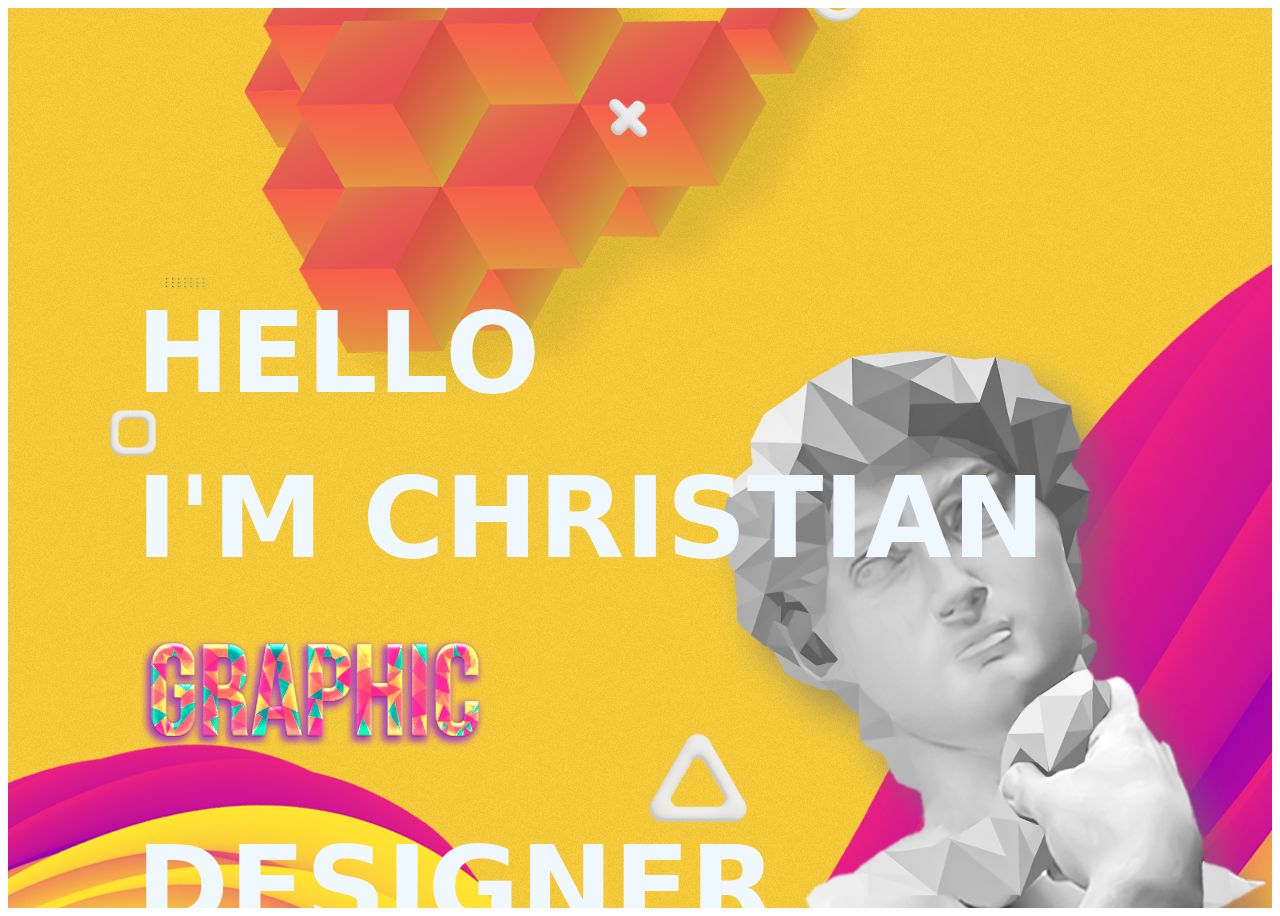
==== commit 1fa59c78: "added blast" ====
--- a/index.html
+++ b/index.html
@@ -6,12 +6,14 @@
     <meta http-equiv="X-UA-Compatible" content="IE=edge">
     <meta name="viewport" content="width=device-width, initial-scale=1.0">
     <title>CKN Portfolio</title>
+    <link rel="stylesheet" href="CSS/global_styles.css">
     <link rel="stylesheet" href="CSS/index.css">
-    <link rel="stylesheet" href="CSS/global_styles.css">
     <link href="https://cdn.jsdelivr.net/npm/bootstrap@5.3.0-alpha1/dist/css/bootstrap.min.css" rel="stylesheet"
         integrity="sha384-GLhlTQ8iRABdZLl6O3oVMWSktQOp6b7In1Zl3/Jr59b6EGGoI1aFkw7cmDA6j6gD" crossorigin="anonymous">
     <link rel="stylesheet" href="CSS/aboutme.css">
     <link rel="stylesheet" href="CSS/cases.css">
+    <link rel="stylesheet" href="CSS/contact_me.css">
+    <link href="https://cdnjs.cloudflare.com/ajax/libs/animate.css/3.5.2/animate.min.css" rel="stylesheet" />
 </head>
 
 <body>
@@ -34,108 +36,100 @@
                     class="avoid_mouse graph_element_Circle">
                 <img src="Assets/Startpage_Elements/A1-GraphicElement_Michael_A.png" alt=""
                     class="avoid_mouse graph_element_Michael_A">
-                <div class="hello_text cursor_perspective">
-                    <h1>HELLO </h1>
-                    <h1> I'M CHRISTIAN</h1>
+
+
+                <div class="hello_text blast_container">
+                    <h1 class="blast-root">HELLO </h1>
+                    <h1 class="blast-root"> I'M CHRISTIAN</h1>
                     <div class="row">
                         <img src="Assets/Startpage_Elements/A1-GraphicElement_Text-Graphic.png" alt=""
                             class=" graph_element_Graphic col">
-                        <h1 class="col">DESIGNER</h1>
-                    </div>
-
-
-
-                </div>
-                <h4>'Design is the intermediary between information and understanding'
-                </h4>
-            </div>
-
-        </section>
+                        <h1 class="col blast-root">DESIGNER</h1>
+                    </div>
+                    <h4>'Design is the intermediary between information and understanding'</h4>
+                </div>
+
+            </div>
+
+        </section>
+
 
         <section id="Section_AboutMe">
             <div class="cursor_perspective_bg">
                 <div class="about_me_bg"></div>
             </div>
-            <img src="../Assets/About_me/B1-GraphicElement_Planet_A.png" alt=""
-                class="graph_element_Planet_A cursor_perspective_high">
-            <img src="../Assets/About_me/B1-GraphicElement_Planet_B.png" alt=""
-                class="graph_element_Planet_B cursor_perspective_high">
-            <img src="../Assets/About_me/B1-GraphicElement_Planet_C.png" alt=""
+            <img src="Assets/About_me/B1-GraphicElement_Planet_A.png" alt=""
+                class="graph_element_Planet_A  float_effect">
+            <img src="Assets/About_me/B1-GraphicElement_Planet_B.png" alt="" class="graph_element_Planet_B ">
+            <img src="Assets/About_me/B1-GraphicElement_Planet_C.png" alt=""
                 class="graph_element_Planet_C cursor_perspective_high">
-            <img src="../Assets/About_me/B1-GraphicElement_Hands.png" alt="" class="graph_element_Hands float_effect">
-            <img src="../Assets/About_me/B1-GraphicElement_Legs.png" alt="" class="graph_element_Legs float_effect">
-
-            <img src="../Assets/About_me/B1-GraphicElement_3D-Square.png" alt=""
-                class="graph_element_Square avoid_mouse">
-            <img src="../Assets/About_me/B1-GraphicElement_3D-Triangle.png" alt=""
+            <img src="Assets/About_me/B1-GraphicElement_Hands.png" alt="" class="graph_element_Hands float_effect">
+            <img src="Assets/About_me/B1-GraphicElement_Legs.png" alt="" class="graph_element_Legs float_effect">
+
+            <img src="Assets/About_me/B1-GraphicElement_3D-Square.png" alt="" class="graph_element_Square avoid_mouse">
+            <img src="Assets/About_me/B1-GraphicElement_3D-Triangle.png" alt=""
                 class="graph_element_Triangle avoid_mouse">
-            <img src="../Assets/About_me/B1-GraphicElement_3D-Circle.png" alt=""
-                class="graph_element_Circle avoid_mouse">
-            <img src="../Assets/About_me/B1-GraphicElement_3D-X.png" alt="" class="graph_element_X avoid_mouse">
-
-
-            <div class="about_me_content">
-
-
-                <div class="about_me_text cursor_perspective col">
-                    <h1>ME, MYSELF AND I</h1>
-                    <H6>Lorem Ipsum is simply dummy text of the printing and typesetting industry. Lorem Ipsum has been
-                        the
-                        industry's
-                        standard dummy text ever since the 1500s, when an unknown printer took a galley of type and
-                        scrambled it
-                        to
-                        make
-                        a type specimen book. It has survived not only five centuries, but also the leap into electronic
-                        typesetting,
-                        remaining essentially unchanged. It was popularised in the 1960s with the release of Letraset
-                        sheets
-                        containing
-                        Lorem Ipsum passages, and more recently with desktop publishing software like Aldus PageMaker
-                        including
-                        versions
-                        of Lorem Ipsum.</H6>
-                    <button type="button" class="btn btn-outline-light">CONTACT ME</button>
-                </Div>
-
-
-
-                <div id="myCanvasContainer col">
-                    <canvas width="1000" height="950" id="myCanvas" class="about_me_cloud">
-
-                    </canvas>
-                </div>
-            </div>
+            <img src="Assets/About_me/B1-GraphicElement_3D-Circle.png" alt="" class="graph_element_Circle avoid_mouse">
+            <img src="Assets/About_me/B1-GraphicElement_3D-X.png" alt="" class="graph_element_X avoid_mouse">
+
+
+            <div class="about_me_content row">
+                <div class="col-md-6">
+                    <div class="about_me_text blast_container">
+                        <h1 class="blast-root">ME, MYSELF AND I</h1>
+                        <h6 class="blast-root">Lorem Ipsum is simply dummy text of the printing and typesetting
+                            industry.
+                            Lorem Ipsum has been the industry's standard dummy text ever since the 1500s, when an
+                            unknown printer
+                            took a galley of type and scrambled it to make a type specimen book. It has survived not
+                            only five
+                            centuries, but also the leap into electronic typesetting, remaining essentially unchanged.
+                            It was
+                            popularised in the 1960s with the release of Letraset sheets containing Lorem Ipsum
+                            passages, and more
+                            recently with desktop publishing software like Aldus PageMaker including versions of Lorem
+                            Ipsum.</h6>
+                        <button type="button" class="btn btn-outline-light">CONTACT ME</button>
+                        <button type="button" class="btn btn-outline-light">MORE ABOUT ME</button>
+                    </div>
+                </div>
+                <div class="col-md-6">
+                    <div id="myCanvasContainer">
+                        <canvas width="1000" height="950" id="myCanvas" class="about_me_cloud"></canvas>
+                    </div>
+                </div>
+            </div>
+
 
 
             <div id="tags" style="font-size: 50%">
 
+                <a href="#Section_Cases"> <img class="cloudlogo" src="Assets/About_me/my_work/Artwork_asiangirlfade.jpg"
+                        alt=""></a>
+                <a href="#Section_Cases"> <img class="cloudlogo" src="Assets/About_me/my_work/Artwork_CR7.jpg"
+                        alt=""></a>
+                <a href="#Section_Cases"> <img class="cloudlogo" src="Assets/About_me/my_work/Artwork_cybergirl.jpg"
+                        alt=""></a>
                 <a href="#Section_Cases"> <img class="cloudlogo"
-                        src="../Assets/About_me/my_work/Artwork_asiangirlfade.jpg" alt=""></a>
-                <a href="#Section_Cases"> <img class="cloudlogo" src="../Assets/About_me/my_work/Artwork_CR7.jpg"
-                        alt=""></a>
-                <a href="#Section_Cases"> <img class="cloudlogo" src="../Assets/About_me/my_work/Artwork_cybergirl.jpg"
+                        src="Assets/About_me/my_work/Artwork_Engravedoldman.jpg" alt=""></a>
+                <a href="#Section_Cases"> <img class="cloudlogo" src="Assets/About_me/my_work/Artwork_Girl-Windmill.jpg"
+                        alt=""></a>
+                <a href="#Section_Cases"> <img class="cloudlogo" src="Assets/About_me/my_work/Artwork_glitch.jpg"
+                        alt=""></a>
+                <a href="#Section_Cases"> <img class="cloudlogo" src="Assets/About_me/my_work/Artwork_Guy-Freefall.jpg"
+                        alt=""></a>
+                <a href="#Section_Cases"> <img class="cloudlogo" src="Assets/About_me/my_work/Artwork_KPOPVEXELART.jpg"
+                        alt=""></a>
+                <a href="#Section_Cases"> <img class="cloudlogo" src="Assets/About_me/my_work/Artwork_mannwolf.jpg"
                         alt=""></a>
                 <a href="#Section_Cases"> <img class="cloudlogo"
-                        src="../Assets/About_me/my_work/Artwork_Engravedoldman.jpg" alt=""></a>
+                        src="Assets/About_me/my_work/Artwork_Patrick_doodle.jpg" alt=""></a>
+                <a href="#Section_Cases"> <img class="cloudlogo" src="Assets/About_me/my_work/Artwork_polygon.jpg"
+                        alt=""></a>
                 <a href="#Section_Cases"> <img class="cloudlogo"
-                        src="../Assets/About_me/my_work/Artwork_Girl-Windmill.jpg" alt=""></a>
-                <a href="#Section_Cases"> <img class="cloudlogo" src="../Assets/About_me/my_work/Artwork_glitch.jpg"
-                        alt=""></a>
-                <a href="#Section_Cases"> <img class="cloudlogo"
-                        src="../Assets/About_me/my_work/Artwork_Guy-Freefall.jpg" alt=""></a>
-                <a href="#Section_Cases"> <img class="cloudlogo"
-                        src="../Assets/About_me/my_work/Artwork_KPOPVEXELART.jpg" alt=""></a>
-                <a href="#Section_Cases"> <img class="cloudlogo" src="../Assets/About_me/my_work/Artwork_mannwolf.jpg"
-                        alt=""></a>
-                <a href="#Section_Cases"> <img class="cloudlogo"
-                        src="../Assets/About_me/my_work/Artwork_Patrick_doodle.jpg" alt=""></a>
-                <a href="#Section_Cases"> <img class="cloudlogo" src="../Assets/About_me/my_work/Artwork_polygon.jpg"
-                        alt=""></a>
-                <a href="#Section_Cases"> <img class="cloudlogo"
-                        src="../Assets/About_me/my_work/Artwork_simonzhunightcity.jpg" alt=""></a>u
-                <a href="#"> <img class="cloudlogo" src="../Assets/About_me/my_work/Artwork_tokyomaid.jpg" alt=""></a>
-                <a href="#"> <img class="cloudlogo" src="../Assets/About_me/my_work/Artwork_traininthemist_2.jpg"
+                        src="Assets/About_me/my_work/Artwork_simonzhunightcity.jpg" alt=""></a>u
+                <a href="#"> <img class="cloudlogo" src="Assets/About_me/my_work/Artwork_tokyomaid.jpg" alt=""></a>
+                <a href="#"> <img class="cloudlogo" src="Assets/About_me/my_work/Artwork_traininthemist_2.jpg"
                         alt=""></a>
             </div>
 
@@ -143,17 +137,15 @@
 
             <script src="https://code.jquery.com/jquery-3.6.3.js"
                 integrity="sha256-nQLuAZGRRcILA+6dMBOvcRh5Pe310sBpanc6+QBmyVM=" crossorigin="anonymous"></script>
-            <script src="../Javascript/jquery.tagcanvas.js"></script>
-            <script src="../Javascript/myScript.js"></script>
-
-
-
-        </section>
-
+            <script src="Javascript/jquery.tagcanvas.js"></script>
+            <script src="Javascript/myScript.js"></script>
+
+
+
+        </section>
 
 
         <section id="Section_Cases">
-
 
 
             <div class="cursor_perspective_bg">
@@ -167,40 +159,93 @@
             <div class="about_me_content">
 
 
-                <div class="cursor_perspective col ">
-                    <div class="col-lg-6 col-md-6 col-sm-12 case_text ">
-                        <h2>CASES</h2>
-                        <h2>I'VE WORKED</h2>
-                        <h2>WITH</h2>
+                <div class="col ">
+                    <div class="col-lg-6 col-md-6 col-sm-12 case_text blast_container">
+                        <h1 class="blast-root">CASES</h1>
+                        <h1 class="blast-root">I'VE WORKED</h1>
+                        <h1 class="blast-root">WITH</h1>
                     </div>
                 </Div>
 
                 <div class="col-lg-6 col-md-6 col-sm-12 cursor_perspective">
                     <div class=" row case_grid">
-                        <div class="col-sm-12 col-md-6 col-lg-6 image_container">
+                        <div class="col-sm-12 col-md-6 col-lg-6 image_container lift-up">
                             <img src="Assets/Cases/Airbnb/2d8db437-7322-45cd-9e27-79d58eb7b798_rw_1920.jpg"
-                                class="case_image zoom" alt="">
-                        </div>
-                        <div class="col-sm-12 col-md-6 col-lg-6 image_container">
+                                class="case_image zoom " alt="">
+                        </div>
+                        <div class="col-sm-12 col-md-6 col-lg-6 image_container lift-up">
                             <img src="Assets/Cases/Posters/2ad48535-6916-49ad-8f73-aa8ce20da790_rw_3840.jpg"
-                                class="case_image zoom" alt="">
-                        </div>
-                        <div class="col-sm-12 col-md-6 col-lg-6 image_container">
+                                class="case_image zoom " alt="">
+                        </div>
+                        <div class="col-sm-12 col-md-6 col-lg-6 image_container lift-up">
                             <img src="Assets/Cases/SCARS/10bcd06c-7606-44c0-a006-a7cb9608d6c9_rw_1920.jpg"
-                                class="case_image zoom" alt="">
-                        </div>
-                        <div class="col-sm-12 col-md-6 col-lg-6 image_container">
+                                class="case_image zoom " alt="">
+                        </div>
+                        <div class="col-sm-12 col-md-6 col-lg-6 image_container lift-up">
                             <img src="Assets/Cases/Secher Com/4389e011-312c-4a24-8bf6-61ab82438824_rw_3840.jpg"
-                                class="case_image zoom" alt="">
+                                class="case_image zoom " alt="">
                         </div>
                     </div>
                 </div>
             </Div>
 
         </section>
+
+
+
+        <section id="section_contact_me">
+
+            <div class="contact_me_bg"></div>
+            <img src="Assets/Contact/D1 - GraphicElement Alarmclock.png"
+                class="graph_element_AlarmClock cursor_perspective" alt="">
+            <img src="Assets/Contact/D1 - GraphicElement Astronaut.png" class="graph_element_Astronaut " alt="">
+
+            <img src="Assets/Contact/D1 - GraphicElement Axelot.png" class="graph_element_Axelot cursor_perspective"
+                alt="">
+            <img src="Assets/Contact/D1 - GraphicElement Apartment.png" class="graph_element_Apartment" alt="">
+
+
+
+            <div class="contact_me_section">
+                <div class="text_section blast_container">
+                    <h1 class="blast-root">CONTACT ME</h1>
+                    <h5 class="blast-root">I'm interested in any opportunities where I can get a postion as a graphic
+                        designer, especially
+                        where I can work with ambitous or large projects.</h5>
+
+                    <h5 class="blast-root">However, if you have other request or question, don't hesitate to use the
+                        form.</h5>
+                </div>
+                <div class="form_section">
+                    <input type="text" class="form-control" id="Input_Name" placeholder="Name">
+                    <input type="email" class="form-control" id="Input_Email" aria-describedby="emailHelp"
+                        placeholder="Email">
+                    <input type="text" class="form-control" id="Input_subject" aria-describedby="emailHelp"
+                        placeholder="Subject">
+                    <textarea class="form-control" id="TextArea_Message" rows="3" placeholder="Message"></textarea>
+
+                    <button type="button" class="btn btn-light btn_send_message">Send Message</button>
+                </div>
+
+            </div>
+        </section>
+
+        <section id="section_contact_me">
+
+            <div class="contact_me_bg">
+                <h1>TEST SECTION</h1>
+                <h4>using this page for texting purposess won be here in final version!</h4>
+            </div>
+
+
+
+
+        </section>
+
     </div>
 
     <script src="Javascript/index.js"></script>
+    <script src="Javascript/blast.js"></script>
 </body>
 
 </html>--- a/CSS/global_styles.css
+++ b/CSS/global_styles.css
@@ -0,0 +1,54 @@
+
+.blast_container .text-zone {
+  position: absolute;
+  -webkit-transform: translateY(-50%);
+  -ms-transform: translateY(-50%);
+  transform: translateY(-50%);
+}
+
+.blast_container .text-zone a {
+  font-weight: 300;
+}
+
+.blast_container h1::before {
+  font-family: "La Belle Aurore", cursive;
+  color: #10364e;
+
+  position: absolute;
+  margin-top: -35px;
+}
+.blast_container h1::after {
+  font-family: "La Belle Aurore", cursive;
+  color: #10364e;
+  position: absolute;
+  margin-top: 18px;
+  margin-left: 20px;
+  -webkit-animation: myanim2 1s 3s backwards;
+  animation: myanim2 1s 3s backwards;
+}
+
+.blast_container .flat-button {
+  color: #d8be68;
+  letter-spacing: 3px;
+  font-family: "Open Sans", sans-serif;
+  text-decoration: none;
+  padding: 6px 10px;
+  border: 1px solid #d8be68;
+  margin-top: 40px;
+  float: left;
+  border-radius: 4px;
+  opacity: 0;
+}
+.blast_container .flat-button:hover {
+  background: #d8be68;
+  color: #0b2535;
+}
+.blast_container .blast {
+  opacity: 0;
+  display: inline-block;
+  -webkit-transition: all 0.3s ease-out;
+  transition: all 0.3s ease-out;
+}
+.blast_container .blast:hover {
+  color: #d8be68;
+}--- a/CSS/index.css
+++ b/CSS/index.css
@@ -6,8 +6,9 @@
 
   h1,
   h4 {
-    color: aliceblue;
+    color: aliceblue !important;
     font-family: system-ui, -apple-system, BlinkMacSystemFont, 'Segoe UI', Roboto, Oxygen, Ubuntu, Cantarell, 'Open Sans', 'Helvetica Neue', sans-serif;
+    
   }
   
   h1 {
@@ -16,10 +17,18 @@
   }
   
   h4 {
-    font-size: 1rem !important;
-    line-height: 30px !important;
-    margin-left: 4rem !important;
+    color: #d8be68;
+    margin-top: 9px;
+    font-weight: 400;
+    font-size: 11px;
+    font-family: "Titillium Web", sans-serif;
+    letter-spacing: 3px;
+    -webkit-animation: myanim2 1s 2.5s backwards;
+    animation: myanim2 1s 2.5s backwards;
+ 
   }
+
+  
 
   .scroll_container {
     height: 100vh; /* set the height of the scroll container */
@@ -43,6 +52,7 @@
     position: relative;
  scroll-snap-align: start;
  overflow: hidden;
+ 
   }
   
   .bg_container {
--- a/CSS/aboutme.css
+++ b/CSS/aboutme.css
@@ -1,6 +1,4 @@
 #Section_AboutMe{
-    width: 100vw;
-    height: 100vh;
     position: relative;
     overflow:hidden;
 
@@ -83,7 +81,7 @@
 }
 
 #myCanvas{
-    position: relative;
+    position: absolute;
     bottom: 60px;
     overflow-y: hidden;
     overflow-x: auto;
@@ -142,6 +140,7 @@
     color: aliceblue;
     margin:8%;
     margin-bottom: 0%;
+    position: absolute;
 
 
   }
@@ -160,7 +159,7 @@
   .about_me_content{
  width: 100vw;
  height: 100vh;
- background-color: yellow;
+ 
  display: flex;
  flex-wrap: wrap;
  padding: 5%;
--- a/CSS/cases.css
+++ b/CSS/cases.css
@@ -1,22 +1,22 @@
 #Section_Cases{
-  position: relative;
-  overflow: hidden;
+    position: relative;
+    overflow: hidden;
 
-}
-
+  }
+  
 .about_me_content{
-top: 50%;
-left: 50%;
+  top: 50%;
+  left: 50%;
 }
 .cases_bg{
-  background-image: url("../Assets/Cases/Cases_Background_B.jpg");
-  width: 120vw;
-  height: 120vh;
-  background-repeat: no-repeat;
-  background-position: center center;
-  background-size: cover;
-  position: absolute;
-  overflow: hidden;
+    background-image: url("../Assets/Cases/Cases_Background_B.jpg");
+    width: 120vw;
+    height: 120vh;
+    background-repeat: no-repeat;
+    background-position: center center;
+    background-size: cover;
+    position: absolute;
+    overflow: hidden;
 
 }
 
@@ -27,57 +27,31 @@
 }
 
 .case_text {
-position: absolute;
-top: 35%;
-left: 15%;
+  position: absolute;
+  top: 35%;
+  left: 15%;
 
 }
 
 .case_text h2{
-color: aliceblue;
-font-size: 4rem ;
+  color: aliceblue;
+  font-size: 4rem ;
 }
 
-.case_grid {
-display: flex;
-flex-wrap: wrap;
-justify-content: space-between;
-position: absolute;
-width: 840px;
-margin-bottom: 2%;
-
-}
-
-.image_container {
-padding: 0px;
-height: 400px;
-width: 400px;
-margin: 10px;
-overflow: hidden;
-}
-
-.case_image {
-
-height: 100%;
-width: 120%;
-object-fit: cover;
-}
-
-
-@media only screen and (max-width: 1680px) {
 .case_grid {
   display: flex;
   flex-wrap: wrap;
   justify-content: space-between;
   position: absolute;
-  width: 640px;
+  width: 840px;
   margin-bottom: 2%;
+  
 }
 
 .image_container {
 padding: 0px;
-  height: 300px;
-  width: 300px;
+  height: 400px;
+  width: 400px;
   margin: 10px;
   overflow: hidden;
 }
@@ -88,22 +62,56 @@
   width: 120%;
   object-fit: cover;
 }
+
+
+@media only screen and (max-width: 1680px) {
+  .case_grid {
+    display: flex;
+    flex-wrap: wrap;
+    justify-content: space-between;
+    position: absolute;
+    width: 640px;
+    margin-bottom: 2%;
+  }
+  
+  .image_container {
+  padding: 0px;
+    height: 300px;
+    width: 300px;
+    margin: 10px;
+    overflow: hidden;
+  }
+  
+  .case_image {
+  
+    height: 100%;
+    width: 120%;
+    object-fit: cover;
+  }
 }
 
 .graph_element_Building{
-max-width: 800px;
-left: -200px;
-bottom: -420px;
-position: absolute;
+  max-width: 800px;
+  left: -200px;
+  bottom: -420px;
+  position: absolute;
 }
 .zoom {
-transition: transform .2s; /* Animation */
-margin: 0px;
-overflow: hidden;
+  transition: transform .2s; /* Animation */
+  margin: 0px;
+  overflow: hidden;
 
 }
 
 .zoom:hover {
-transform: scale(1.2); /* (150% zoom - Note: if the zoom is too large, it will go outside of the viewport) */
-overflow: hidden;
+  transform: scale(1.2); /* (150% zoom - Note: if the zoom is too large, it will go outside of the viewport) */
+  overflow: hidden;
+}
+.lift-up {
+  transition: transform 0.2s ease-out;
+}
+
+.lift-up:hover {
+  transform: translatey(-10px);
+  box-shadow: 10px 0 10px rgba(0, 0, 0, 0.2);
 }--- a/CSS/contact_me.css
+++ b/CSS/contact_me.css
@@ -0,0 +1,105 @@
+#section_contact_me{
+    position: relative;
+    overflow: hidden;
+  
+  }
+
+  .contact_me_bg{
+    background-image: url("../Assets/Contact/Contact\ Background\ B.jpg");
+    width: 100vw;
+    height: 100vh;
+    background-repeat: no-repeat;
+    background-position: center center;
+    background-size: cover;
+    position: absolute;
+    overflow: hidden;
+  }
+
+
+
+.graph_element_AlarmClock{
+    max-width: 300px;
+    left: 0px;
+    bottom: 20px;
+    position: absolute;
+}
+
+
+.graph_element_Axelot{
+  max-width: 100px;
+  left: 800px;
+  top: 80px;
+  position: absolute;
+}
+
+
+.graph_element_Astronaut{
+    max-width: 400px;
+    left: 0px;
+    top: 0px;
+    position: absolute;
+  }
+
+  .graph_element_Apartment{
+    max-width: 100px;
+    right: 240px;
+    top: 90px;
+    position: absolute;
+  }
+  .contact_me_section{
+    max-width: 800px;
+    left: 240px;
+    top: 200px;
+    position: absolute;
+  }
+
+.text_section{
+    color: aliceblue;
+    
+}
+
+.form_section {
+    display: flex;
+    flex-wrap: wrap;
+
+}
+
+.form_section input {
+    flex: 1;
+    margin: 5px;
+    border-radius: 0;
+    outline: none;
+    color:slategrey;
+}
+
+.form_section #Input_subject {
+    flex-basis: 100%;
+    margin-top: 10px;
+    margin: 5px;
+    border-radius: 0;
+    outline: none;
+    color:slategrey;
+}
+
+#TextArea_Message{
+    margin: 5px;
+    border-radius: 0;
+    resize: none;
+    color:slategrey;
+    height: 230px;
+
+}
+
+.form-control:focus {
+    border-color: none;
+    box-shadow: none;
+  }
+
+.btn_send_message{
+    margin: 5px;
+    border-radius: 0;
+    right: 0px;
+    color:slategrey;
+    margin-left: auto;
+
+}
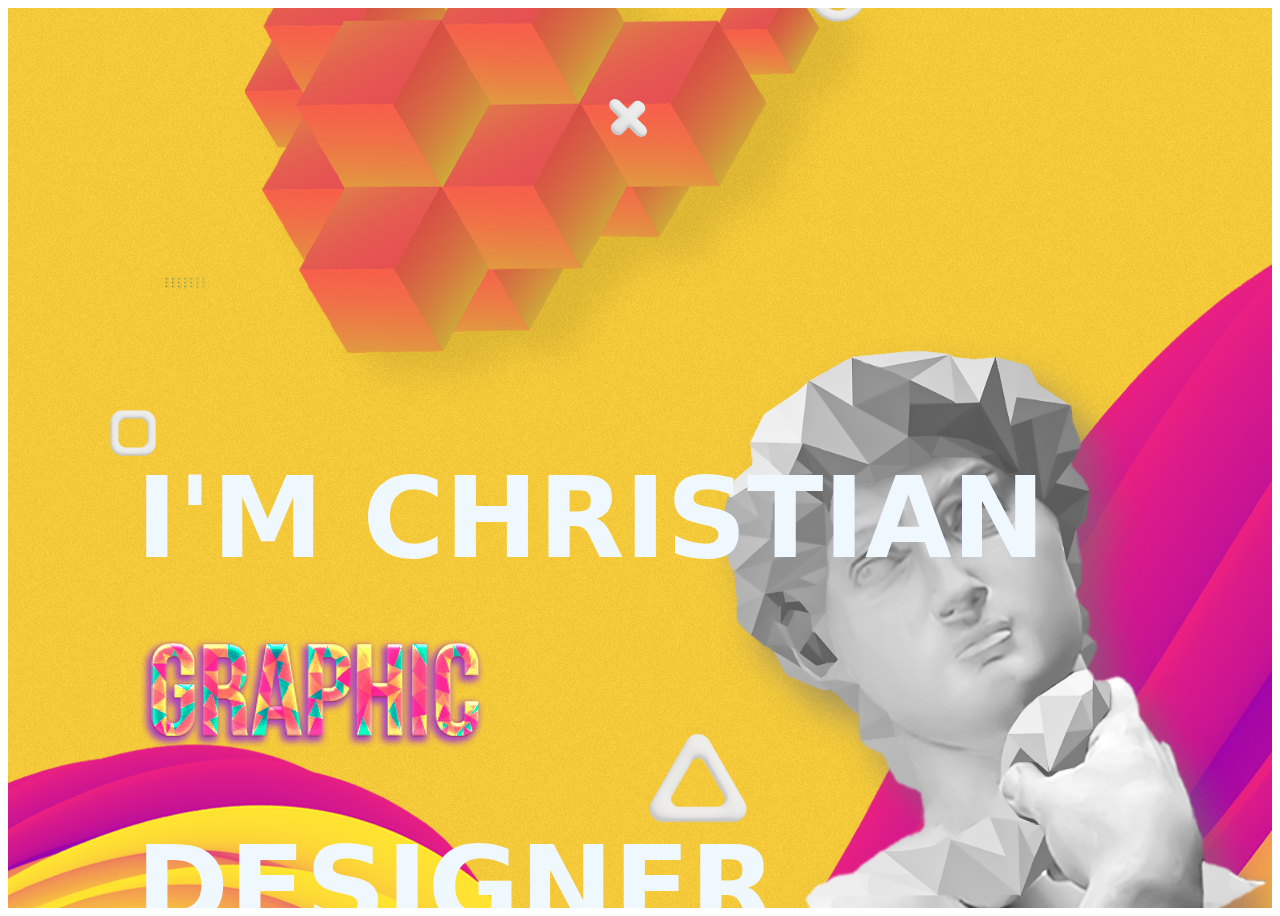
==== commit e20df010: "we now blast at section load" ====
--- a/index.html
+++ b/index.html
@@ -39,7 +39,7 @@
 
 
                 <div class="hello_text blast_container">
-                    <h1 class="blast-root">HELLO </h1>
+                    <h1 class="blast-root preblasted">HELLO </h1>
                     <h1 class="blast-root"> I'M CHRISTIAN</h1>
                     <div class="row">
                         <img src="Assets/Startpage_Elements/A1-GraphicElement_Text-Graphic.png" alt=""
@@ -76,8 +76,8 @@
             <div class="about_me_content row">
                 <div class="col-md-6">
                     <div class="about_me_text blast_container">
-                        <h1 class="blast-root">ME, MYSELF AND I</h1>
-                        <h6 class="blast-root">Lorem Ipsum is simply dummy text of the printing and typesetting
+                        <h1 class="preblasted">ME, MYSELF AND I</h1>
+                        <h6 class="">Lorem Ipsum is simply dummy text of the printing and typesetting
                             industry.
                             Lorem Ipsum has been the industry's standard dummy text ever since the 1500s, when an
                             unknown printer
@@ -161,27 +161,29 @@
 
                 <div class="col ">
                     <div class="col-lg-6 col-md-6 col-sm-12 case_text blast_container">
-                        <h1 class="blast-root">CASES</h1>
-                        <h1 class="blast-root">I'VE WORKED</h1>
-                        <h1 class="blast-root">WITH</h1>
+                        <h1 class="blast-root preblasted">CASES</h1>
+                        <h1 class="blast-root preblasted">I'VE WORKED</h1>
+                        <h1 class="blast-root preblasted">WITH</h1>
                     </div>
                 </Div>
 
                 <div class="col-lg-6 col-md-6 col-sm-12 cursor_perspective">
                     <div class=" row case_grid">
-                        <div class="col-sm-12 col-md-6 col-lg-6 image_container lift-up">
+                        <div class="col-sm-12 col-md-6 col-lg-6 image_container lift-up fade_in_fastest">
                             <img src="Assets/Cases/Airbnb/2d8db437-7322-45cd-9e27-79d58eb7b798_rw_1920.jpg"
                                 class="case_image zoom " alt="">
                         </div>
-                        <div class="col-sm-12 col-md-6 col-lg-6 image_container lift-up">
+                        <div class="col-sm-12 col-md-6 col-lg-6 image_container lift-up fade_in_fast">
                             <img src="Assets/Cases/Posters/2ad48535-6916-49ad-8f73-aa8ce20da790_rw_3840.jpg"
-                                class="case_image zoom " alt="">
-                        </div>
-                        <div class="col-sm-12 col-md-6 col-lg-6 image_container lift-up">
+                                class="case_image zoom  " alt="">
+                        </div>
+                        <div class="col-sm-12 col-md-6 col-lg-6 image_container lift-up fade_in_normal">
+
                             <img src="Assets/Cases/SCARS/10bcd06c-7606-44c0-a006-a7cb9608d6c9_rw_1920.jpg"
                                 class="case_image zoom " alt="">
-                        </div>
-                        <div class="col-sm-12 col-md-6 col-lg-6 image_container lift-up">
+
+                        </div>
+                        <div class="col-sm-12 col-md-6 col-lg-6 image_container lift-up fade_in_slow">
                             <img src="Assets/Cases/Secher Com/4389e011-312c-4a24-8bf6-61ab82438824_rw_3840.jpg"
                                 class="case_image zoom " alt="">
                         </div>
@@ -190,7 +192,6 @@
             </Div>
 
         </section>
-
 
 
         <section id="section_contact_me">
@@ -208,7 +209,7 @@
 
             <div class="contact_me_section">
                 <div class="text_section blast_container">
-                    <h1 class="blast-root">CONTACT ME</h1>
+                    <h1 class="blast-root preblasted">CONTACT ME</h1>
                     <h5 class="blast-root">I'm interested in any opportunities where I can get a postion as a graphic
                         designer, especially
                         where I can work with ambitous or large projects.</h5>
@@ -231,7 +232,6 @@
         </section>
 
         <section id="section_contact_me">
-
             <div class="contact_me_bg">
                 <h1>TEST SECTION</h1>
                 <h4>using this page for texting purposess won be here in final version!</h4>
@@ -245,7 +245,9 @@
     </div>
 
     <script src="Javascript/index.js"></script>
+    <script src="Javascript/cases.js"></script>
     <script src="Javascript/blast.js"></script>
+    <script src="Javascript/sectionloader.js"></script>
 </body>
 
 </html>--- a/CSS/global_styles.css
+++ b/CSS/global_styles.css
@@ -1,4 +1,4 @@
-
+/* Blast effect code */
 .blast_container .text-zone {
   position: absolute;
   -webkit-transform: translateY(-50%);
@@ -51,4 +51,10 @@
 }
 .blast_container .blast:hover {
   color: #d8be68;
-}+}
+
+
+.preblasted{
+opacity: 0;
+}
+
--- a/CSS/index.css
+++ b/CSS/index.css
@@ -1,5 +1,6 @@
 html{
   overflow-x: hidden;
+  overflow-y: hidden;
 }
 
 
@@ -25,7 +26,6 @@
     letter-spacing: 3px;
     -webkit-animation: myanim2 1s 2.5s backwards;
     animation: myanim2 1s 2.5s backwards;
- 
   }
 
   
@@ -36,8 +36,16 @@
     scroll-snap-type: y mandatory; /* enable snap scrolling on the y-axis */
     scroll-behavior: smooth;
     overflow-x: hidden;
+    -ms-overflow-style: none;  /* IE and Edge */
+    scrollbar-width: none;  /* Firefox */
+  }
 
-  }
+  /* Hide scrollbar for Chrome, Safari and Opera */
+.scroll_container::-webkit-scrollbar {
+  display: none;
+}
+
+
   
   section {
     height: 100vh; /* set the height of each section */
--- a/CSS/aboutme.css
+++ b/CSS/aboutme.css
@@ -216,3 +216,5 @@
         overflow:hidden;
       }
   }
+
+
--- a/CSS/cases.css
+++ b/CSS/cases.css
@@ -42,25 +42,26 @@
   display: flex;
   flex-wrap: wrap;
   justify-content: space-between;
-  position: absolute;
+  position: relative;
   width: 840px;
   margin-bottom: 2%;
-  
+
 }
 
 .image_container {
-padding: 0px;
+  padding: 0px;
   height: 400px;
   width: 400px;
   margin: 10px;
   overflow: hidden;
+
 }
 
 .case_image {
+  height: 100%;
+  width: 100%;
+  object-fit: cover;
 
-  height: 100%;
-  width: 120%;
-  object-fit: cover;
 }
 
 
@@ -113,5 +114,55 @@
 
 .lift-up:hover {
   transform: translatey(-10px);
-  box-shadow: 10px 0 10px rgba(0, 0, 0, 0.2);
-}+  box-shadow: 11px 22px 13px rgba(0, 0, 0, 0.3);
+}
+
+
+.fade_in_fastest {
+  animation: fadeIn 2s forwards;
+  position: relative;
+  opacity: 0;
+}
+
+@keyframes fadeIn {
+  0% { opacity: 0; top: 30px; }
+  100% { opacity: 1; top: 0px; }
+}
+
+.fade_in_fast{
+  animation: fadeIn 2s forwards;
+  position: relative;
+  animation-delay: 500ms;
+  opacity: 0;
+}
+
+@keyframes fadeIn {
+  0% { opacity: 0; top: 30px; }
+  100% { opacity: 1; top: 0px; }
+}
+
+.fade_in_normal {
+  animation: fadeIn 2s forwards;
+  position: relative;
+  animation-delay: 1000ms;
+  opacity: 0;
+}
+
+@keyframes fadeIn {
+  0% { opacity: 0; top: 30px; }
+  100% { opacity: 1; top: 0px; }
+}
+
+.fade_in_slow {
+  animation: fadeIn 2s forwards;
+  position: relative;
+  animation-delay: 1500ms;
+  opacity: 0;
+}
+
+@keyframes fadeIn {
+  0% { opacity: 0; top: 30px; }
+  100% { opacity: 1; top: 0px; }
+}
+
+
